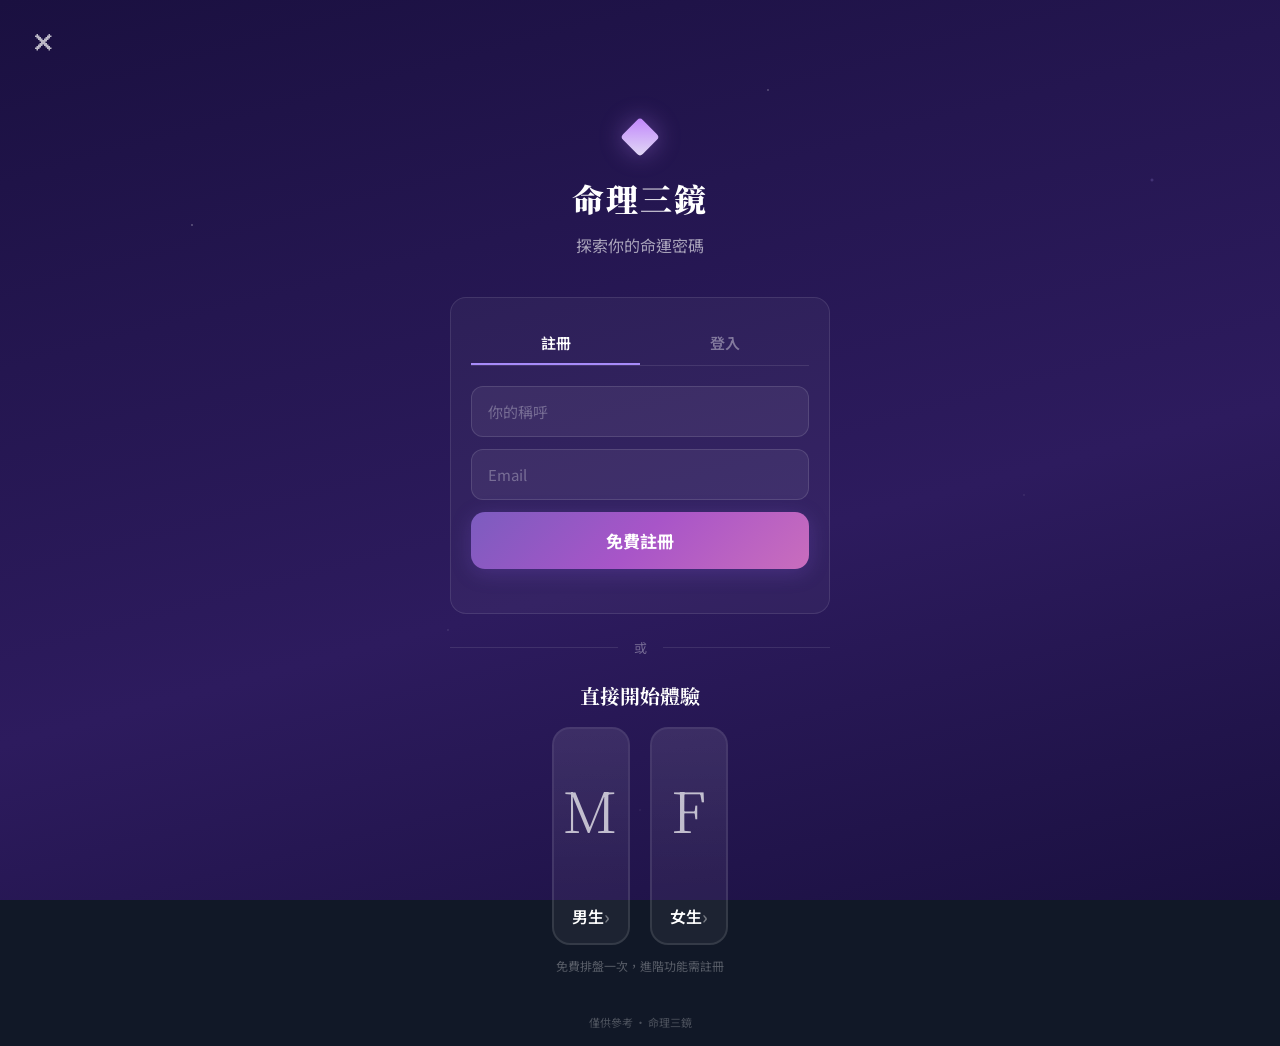
==== wizard.html @ c7baf835 "Remove result cache, strengthen prompt consistency rules" ====
<!doctype html>
<html lang="zh-TW">
  <head>
    <meta charset="UTF-8" />
    <link rel="icon" href="data:image/svg+xml,<svg xmlns='http://www.w3.org/2000/svg' viewBox='0 0 100 100'><text y='.9em' font-size='90'>✦</text></svg>" />
    <meta name="viewport" content="width=device-width, initial-scale=1.0" />
    <title>命理三鏡 — 引導模式測試</title>
    <script type="module" crossorigin src="./assets/wizard-wSl7vQOH.js"></script>
    <link rel="stylesheet" crossorigin href="./assets/wizard-Cd64EI6B.css">
  </head>
  <body>
    <div id="wizard-root"></div>
  </body>
</html>
---- assets/wizard-Cd64EI6B.css ----
@import "https://fonts.googleapis.com/css2?family=Noto+Serif+TC:wght@400;600;700;900&family=Noto+Sans+TC:wght@300;400;500;700&display=swap";*,:before,:after{box-sizing:border-box;margin:0;padding:0}:root{--bg:#111827;--surface:#161e30e6;--surface2:#1c253acc;--surface3:#232d41b3;--border:#94856926;--border-hover:#9485694d;--border-active:#c4af8266;--gold:#c4af82;--gold-light:#ddd0a8;--gold-dark:#8a7c5a;--text:#d6d0c4;--text-dim:#a09888;--text-muted:#706860;--text-faint:#4d463e;--teal:#7a9e8e;--red:#c97070;--purple:#8e7eaa;--font-serif:"Noto Serif TC", serif;--font-sans:"Noto Sans TC", sans-serif}body{font-family:var(--font-sans);background:var(--bg);color:var(--text);min-height:100vh;overflow-x:hidden}#root{background:linear-gradient(170deg,#111827 0%,#151c2c 50%,#18202e 100%);min-height:100vh}button{font-family:var(--font-sans);cursor:pointer}textarea,input{font-family:var(--font-sans)}@keyframes spin{to{transform:rotate(360deg)}}@keyframes pulse{0%,to{opacity:.6}50%{opacity:1}}@keyframes barMove{0%{left:-30%}to{left:100%}}@keyframes fadeIn{0%{opacity:0;transform:translateY(16px)}to{opacity:1;transform:translateY(0)}}@keyframes float{0%,to{transform:translateY(0)}50%{transform:translateY(-6px)}}::-webkit-scrollbar{width:6px}::-webkit-scrollbar-track{background:0 0}::-webkit-scrollbar-thumb{background:#94856933;border-radius:3px}::-webkit-scrollbar-thumb:hover{background:#94856959}.wizard{flex-direction:column;min-height:100vh;display:flex;position:relative;overflow:hidden}.wizard-bg{z-index:0;background:linear-gradient(165deg,#1a1040 0%,#241650 30%,#2d1b5e 60%,#1a1040 100%);position:fixed;inset:0}.wizard-bg:before{content:"";pointer-events:none;background:radial-gradient(1.5px 1.5px at 15% 25%,#fff6 0%,#0000 100%),radial-gradient(1px 1px at 35% 70%,#ffffff40 0%,#0000 100%),radial-gradient(1.5px 1.5px at 60% 10%,#ffffff59 0%,#0000 100%),radial-gradient(1px 1px at 80% 55%,#fff3 0%,#0000 100%),radial-gradient(1px 1px at 50% 90%,#ffffff26 0%,#0000 100%),radial-gradient(2px 2px at 90% 20%,#b4a0ff4d 0%,#0000 100%);position:absolute;inset:0}.wizard-header{z-index:1;justify-content:space-between;align-items:center;padding:16px 24px;display:flex;position:relative}.wizard-back{color:#ffffffb3;cursor:pointer;background:0 0;border:none;width:40px;padding:8px;font-size:24px;transition:color .2s}.wizard-back:hover{color:#fff}.wizard-logo{font-family:var(--font-serif);letter-spacing:6px;color:#fff;font-size:18px;font-weight:600}.wizard-menu{text-align:right;width:40px}.wizard-progress{z-index:1;justify-content:center;align-items:center;gap:0;padding:8px 40px 16px;display:flex;position:relative}.wizard-progress-track{background:#ffffff26;border-radius:2px;flex:1;max-width:400px;height:3px;position:relative;overflow:hidden}.wizard-progress-fill{background:linear-gradient(90deg,#a78bfa,#c084fc);border-radius:2px;height:100%;transition:width .5s;position:absolute;top:0;left:0}.wizard-progress-labels{justify-content:space-between;max-width:400px;margin:8px auto 0;padding:0 40px;display:flex}.wizard-progress-label{color:#fff6;font-size:11px;transition:color .3s}.wizard-progress-label.active{color:#ffffffd9}.wizard-step-counter{color:#ffffff80;background:#ffffff14;border-radius:12px;padding:3px 10px;font-size:12px;position:absolute;top:8px;right:40px}.wizard-content{z-index:1;flex-direction:column;flex:1;align-items:center;padding:24px;animation:.4s wizardFadeIn;display:flex;position:relative}@keyframes wizardFadeIn{0%{opacity:0;transform:translateY(20px)}to{opacity:1;transform:translateY(0)}}.wizard-question{font-family:var(--font-serif);color:#fff;text-align:center;margin-bottom:32px;font-size:24px;font-weight:700;line-height:1.5}.wizard-subtitle{color:#ffffff8c;text-align:center;margin-top:-20px;margin-bottom:28px;font-size:14px}.wizard-options{flex-direction:column;gap:12px;width:100%;max-width:500px;display:flex}.wizard-option{color:#fff;cursor:pointer;background:#ffffff0f;border:1.5px solid #ffffff1a;border-radius:14px;align-items:center;gap:14px;padding:16px 20px;font-size:16px;transition:all .25s;display:flex}.wizard-option:hover{background:#ffffff1a;border-color:#a08cff66}.wizard-option.selected{background:#7864dc26;border-color:#a08cff99;box-shadow:0 0 20px #7864dc26}.wizard-option-icon{text-align:center;flex-shrink:0;width:32px;font-size:22px}.wizard-option-text{flex:1;font-weight:500}.wizard-option-arrow{color:#ffffff4d;font-size:18px;transition:transform .2s}.wizard-option:hover .wizard-option-arrow{color:#fff9;transform:translate(3px)}.wizard-gender-cards{justify-content:center;gap:20px;max-width:500px;display:flex}.wizard-gender-card{cursor:pointer;background:#ffffff0d;border:2px solid #ffffff1a;border-radius:18px;flex:1;max-width:200px;transition:all .3s;overflow:hidden}.wizard-gender-card:hover{border-color:#a08cff80;transform:translateY(-2px)}.wizard-gender-card.selected{border-color:#a08cffb3;box-shadow:0 4px 24px #7864dc40}.wizard-gender-label{color:#fff;justify-content:space-between;align-items:center;padding:14px 18px;font-size:16px;font-weight:600;display:flex}.wizard-gender-label span:last-child{color:#fff6;font-size:18px}.wizard-date-row{justify-content:center;gap:12px;width:100%;max-width:400px;display:flex}.wizard-select-wrap{flex:1;position:relative}.wizard-select-wrap label{color:#ffffff73;text-align:center;margin-bottom:6px;font-size:12px;display:block}.wizard-select{color:#fff;text-align:center;cursor:pointer;appearance:none;background:#ffffff14;border:1.5px solid #ffffff26;border-radius:12px;width:100%;padding:14px 12px;font-size:16px;transition:border-color .2s}.wizard-select:focus{border-color:#a08cff80;outline:none}.wizard-select option{color:#fff;background:#2d1b5e}.wizard-hint{background:#ffffff0f;border-radius:12px;align-items:flex-start;gap:12px;width:100%;max-width:500px;margin-bottom:24px;padding:14px 18px;display:flex}.wizard-hint-icon{flex-shrink:0;font-size:28px}.wizard-hint-text{color:#ffffffa6;font-size:13px;line-height:1.6}.wizard-time-grid{grid-template-columns:repeat(3,1fr);gap:10px;width:100%;max-width:420px;display:grid}.wizard-time-btn{color:#fff;text-align:center;cursor:pointer;background:#ffffff0f;border:1.5px solid #ffffff1a;border-radius:12px;padding:14px 8px;font-size:14px;transition:all .2s}.wizard-time-btn:hover{background:#ffffff1a;border-color:#a08cff66}.wizard-time-btn.selected{background:#7864dc26;border-color:#a08cff99}.wizard-time-btn .shichen{font-size:16px;font-weight:600}.wizard-time-btn .hours{color:#fff6;margin-top:3px;font-size:11px}.wizard-cta{color:#fff;cursor:pointer;text-align:center;background:linear-gradient(135deg,#7c5cbf,#a855c8,#c96dbd);border:none;border-radius:14px;width:100%;max-width:500px;margin-top:auto;margin-bottom:24px;padding:16px;font-size:17px;font-weight:700;transition:all .3s;box-shadow:0 4px 20px #7850c84d}.wizard-cta:hover{transform:translateY(-1px);box-shadow:0 6px 30px #7850c873}.wizard-cta:disabled{opacity:.4;cursor:not-allowed;box-shadow:none;transform:none}.wizard-cta-secondary{color:#ffffff80;cursor:pointer;background:0 0;border:none;margin-bottom:16px;padding:12px;font-size:15px}.wizard-cta-secondary:hover{color:#fffc}.wizard-welcome{z-index:1;text-align:center;flex-direction:column;flex:1;align-items:center;padding:40px 24px 24px;display:flex;position:relative}.wizard-welcome-icon{margin-bottom:24px;font-size:48px;animation:4s ease-in-out infinite float}.wizard-welcome h1{font-family:var(--font-serif);color:#fff;letter-spacing:2px;margin-bottom:12px;font-size:32px;font-weight:900}.wizard-welcome .tagline{color:#fff9;margin-bottom:40px;font-size:16px}.wizard-badges{gap:16px;margin-bottom:48px;display:flex}.wizard-badge{color:#ffffffa6;background:#ffffff0f;border-radius:20px;align-items:center;gap:6px;padding:8px 16px;font-size:13px;display:flex}.wizard-badge-icon{color:#a78bfa;font-size:14px}.wizard-loading{text-align:center;flex-direction:column;justify-content:center;align-items:center;gap:24px;padding-top:80px;display:flex}.wizard-loading-anim{width:120px;height:120px;position:relative}.wizard-loading-ring{border:2px solid #a08cff26;border-top-color:#a78bfa;border-radius:50%;animation:1.5s linear infinite spin;position:absolute;inset:0}.wizard-loading-ring:nth-child(2){border-top-color:#c084fc;animation-duration:2s;animation-direction:reverse;inset:12px}.wizard-loading-ring:nth-child(3){border-top-color:#e879a8;animation-duration:2.5s;inset:24px}.wizard-loading-star{justify-content:center;align-items:center;font-size:28px;animation:2s ease-in-out infinite pulse;display:flex;position:absolute;inset:36px}.wizard-loading-text{color:#ffffffb3;font-size:16px;animation:2s ease-in-out infinite pulse}.wizard-loading-step{color:#fff6;font-size:13px}.wizard-result{width:100%;max-width:700px;margin:0 auto}.wizard-result-card{background:#ffffff0f;border:1px solid #ffffff1a;border-radius:16px;margin-bottom:16px;padding:24px;animation:.5s wizardFadeIn}.wizard-result-card h3{font-family:var(--font-serif);color:#c4b5fd;align-items:center;gap:8px;margin-bottom:16px;font-size:18px;display:flex}.wizard-result-text{color:#fffc;white-space:pre-wrap;font-size:15px;line-height:1.8}.wizard-result-actions{flex-wrap:wrap;gap:12px;margin-top:24px;display:flex}.wizard-result-btn{cursor:pointer;border-radius:12px;padding:12px 24px;font-size:14px;font-weight:600;transition:all .2s}.wizard-result-btn.primary{color:#fff;background:linear-gradient(135deg,#7c5cbf,#a855c8);border:none}.wizard-result-btn.secondary{color:#ffffffbf;background:#ffffff0f;border:1px solid #ffffff26}.wizard-result-btn:hover{transform:translateY(-1px)}.wizard-chat{box-sizing:border-box;width:100%;max-width:700px;margin:0 auto;overflow:hidden}.wizard-chat-messages{flex-direction:column;gap:12px;max-height:300px;margin-bottom:16px;padding:4px;display:flex;overflow-y:auto}.wizard-chat-msg{border-radius:14px;max-width:85%;padding:12px 16px;font-size:14px;line-height:1.6}.wizard-chat-msg.user{color:#fff;background:#7864dc33;border:1px solid #a08cff33;align-self:flex-end}.wizard-chat-msg.assistant{color:#ffffffd9;white-space:pre-wrap;background:#ffffff0f;border:1px solid #ffffff14;align-self:flex-start}.wizard-chat-input{box-sizing:border-box;gap:8px;width:100%;display:flex}.wizard-chat-input input{color:#fff;background:#ffffff0f;border:1.5px solid #ffffff1f;border-radius:12px;flex:1;min-width:0;padding:14px 18px;font-size:15px}.wizard-chat-input input:focus{border-color:#a08cff66;outline:none}.wizard-chat-input input::placeholder{color:#ffffff4d}.wizard-chat-input button{white-space:nowrap;color:#fff;cursor:pointer;background:linear-gradient(135deg,#7c5cbf,#a855c8);border:none;border-radius:12px;flex-shrink:0;padding:14px 20px;font-size:15px}.wizard-chat-input button:disabled{opacity:.4}.wizard-input{color:#fff;text-align:center;background:#ffffff14;border:1.5px solid #ffffff26;border-radius:12px;width:100%;max-width:400px;padding:14px 18px;font-size:16px}.wizard-input:focus{border-color:#a08cff80;outline:none}.wizard-input::placeholder{color:#ffffff4d}.wizard-system-cards{grid-template-columns:1fr 1fr;gap:12px;width:100%;max-width:420px;display:grid}.wizard-system-card{text-align:center;cursor:pointer;background:#ffffff0f;border:1.5px solid #ffffff1a;border-radius:14px;padding:20px 16px;transition:all .25s}.wizard-system-card:hover{background:#ffffff1a}.wizard-system-card.selected{background:#7864dc26;border-color:#a08cff99}.wizard-system-card .sys-icon{margin-bottom:8px;font-size:32px;display:block}.wizard-system-card .sys-name{color:#fff;font-size:15px;font-weight:600}.wizard-system-card .sys-desc{color:#fff6;margin-top:4px;font-size:11px}.wizard-confirm{width:100%;max-width:500px}.wizard-confirm-card{background:#ffffff0f;border:1px solid #ffffff1a;border-radius:16px;margin-bottom:24px;padding:24px}.wizard-confirm-row{border-bottom:1px solid #ffffff0f;justify-content:space-between;padding:10px 0;font-size:15px;display:flex}.wizard-confirm-row:last-child{border-bottom:none}.wizard-confirm-label{color:#ffffff73}.wizard-confirm-value{color:#fff;font-weight:600}.wizard-footer{z-index:1;text-align:center;color:#ffffff40;padding:16px;font-size:11px;position:relative}.mode-selector{z-index:1;flex-direction:column;justify-content:center;align-items:center;min-height:100vh;padding:40px 24px;display:flex;position:relative}.mode-selector-bg{z-index:0;background:linear-gradient(165deg,#111827 0%,#1a1040 50%,#151c2c 100%);position:fixed;inset:0}.mode-selector h1{font-family:var(--font-serif);color:#fff;z-index:1;margin-bottom:8px;font-size:28px;position:relative}.mode-selector .tagline{color:#ffffff80;z-index:1;margin-bottom:48px;font-size:14px;position:relative}.mode-cards{z-index:1;gap:24px;width:100%;max-width:600px;display:flex;position:relative}.mode-card{text-align:center;cursor:pointer;background:#ffffff0d;border:1.5px solid #ffffff1a;border-radius:20px;flex:1;padding:32px 24px;transition:all .3s}.mode-card:hover{background:#ffffff14;border-color:#a08cff66;transform:translateY(-4px)}.mode-card-icon{margin-bottom:16px;font-size:48px}.mode-card h3{font-family:var(--font-serif);color:#fff;margin-bottom:8px;font-size:18px}.mode-card p{color:#ffffff80;font-size:13px;line-height:1.6}.mode-card-tag{border-radius:12px;margin-top:16px;padding:4px 14px;font-size:11px;font-weight:600;display:inline-block}.mode-card-tag.classic{color:#7a9e8e;background:#7a9e8e26}.mode-card-tag.new{color:#a78bfa;background:#a08cff26}.mode-selector-logout{z-index:1;color:#ffffff59;cursor:pointer;background:0 0;border:none;margin-top:32px;font-size:13px;position:relative}.mode-selector-logout:hover{color:#fff9}.wizard-result-sections{flex-direction:column;gap:16px;display:flex}.wizard-section{background:#ffffff0d;border:1px solid #ffffff14;border-radius:16px;padding:20px 22px;animation:.4s both wizardFadeIn}.wizard-section:first-child{animation-delay:0s}.wizard-section:nth-child(2){animation-delay:80ms}.wizard-section:nth-child(3){animation-delay:.16s}.wizard-section:nth-child(4){animation-delay:.24s}.wizard-section:nth-child(5){animation-delay:.32s}.wizard-section-header{border-bottom:1px solid #ffffff14;margin-bottom:14px;padding-bottom:12px}.wizard-section-title{font-family:var(--font-serif);color:#e2daf5;letter-spacing:.5px;font-size:17px;font-weight:700}.wizard-section-body{color:#ffffffc7;white-space:pre-wrap;font-size:15px;line-height:1.85}.wizard-heban-promo{background:linear-gradient(135deg,#7864dc1a,#c864b414);border:1.5px solid #a08cff33;border-radius:16px;margin:24px 0;padding:24px}.wizard-heban-promo-header{align-items:flex-start;gap:14px;display:flex}.wizard-heban-promo-icon{color:#c084fc;flex-shrink:0;font-size:28px;animation:3s ease-in-out infinite pulse}.wizard-heban-promo-title{font-family:var(--font-serif);color:#fff;margin-bottom:6px;font-size:17px;font-weight:700}.wizard-heban-promo-desc{color:#ffffff8c;font-size:13px;line-height:1.5}.wizard-heban-form{margin-top:20px}.wizard-heban-label{color:#ffffffa6;margin-top:16px;margin-bottom:8px;font-size:13px;font-weight:600}.wizard-heban-label:first-child{margin-top:0}.wizard-heban-relations{flex-wrap:wrap;gap:8px;margin-bottom:8px;display:flex}.wizard-heban-rel-btn{color:#fffc;cursor:pointer;background:#ffffff0f;border:1.5px solid #ffffff1a;border-radius:10px;padding:10px 16px;font-size:14px;transition:all .2s}.wizard-heban-rel-btn:hover{background:#ffffff1a;border-color:#a08cff4d}.wizard-heban-rel-btn.selected{color:#fff;background:#7864dc26;border-color:#a08cff99}.wizard-heban-result{margin:24px 0;animation:.5s wizardFadeIn}.wizard-quick-questions{flex-direction:column;gap:10px;margin-bottom:20px;display:flex}.wizard-quick-q-btn{color:#ffffffd9;text-align:left;cursor:pointer;background:#ffffff0d;border:1.5px solid #ffffff1f;border-radius:12px;width:100%;padding:14px 18px;font-size:15px;transition:all .2s}.wizard-quick-q-btn:hover{color:#fff;background:#7864dc1f;border-color:#a08cff59}.wizard-quick-q-btn:disabled{opacity:.4;cursor:not-allowed}.wizard-quick-q-divider{color:#ffffff59;text-align:center;margin:12px 0 4px;font-size:13px;position:relative}.wizard-quick-q-divider:before,.wizard-quick-q-divider:after{content:"";background:#ffffff1a;width:28%;height:1px;position:absolute;top:50%}.wizard-quick-q-divider:before{left:0}.wizard-quick-q-divider:after{right:0}.wizard-quick-q-heban{background:#7864dc0f;border-color:#a08cff2e}.wizard-quick-q-heban:hover{background:#7864dc26;border-color:#a08cff66}.wizard-quick-q-toggle{color:#ffffff80;cursor:pointer;background:0 0;border:1px solid #ffffff26;border-radius:20px;margin:0 auto 16px;padding:8px 20px;font-size:13px;transition:all .2s;display:block}.wizard-quick-q-toggle:hover{color:#fffc;border-color:#a08cff59}.wizard-diamond{display:inline-block;position:relative}.wizard-diamond:before{content:"";background:linear-gradient(135deg,#c084fc,#e2daf5);border-radius:2px;width:12px;height:12px;display:inline-block;transform:rotate(45deg)}.wizard-welcome-icon.wizard-diamond{margin-bottom:24px;font-size:0}.wizard-welcome-icon.wizard-diamond:before{border-radius:4px;width:28px;height:28px;box-shadow:0 0 24px #c084fc66}.wizard-loading-star.wizard-diamond:before{border-radius:3px;width:18px;height:18px;animation:2s ease-in-out infinite pulse;box-shadow:0 0 16px #c084fc80}.wizard-heban-promo-icon.wizard-diamond{flex-shrink:0;justify-content:center;align-items:center;width:28px;height:28px;font-size:0;display:flex}.wizard-heban-promo-icon.wizard-diamond:before{border-radius:3px;width:16px;height:16px;box-shadow:0 0 12px #c084fc66}.wizard-gender-icon{color:#ffffffb3;width:100%;height:160px;font-size:56px;font-weight:300;font-family:var(--font-serif);letter-spacing:2px;background:linear-gradient(#ffffff0d,#0000);justify-content:center;align-items:center;display:flex}.wizard-welcome-auth{flex-direction:column;align-items:center;width:100%;max-width:380px;display:flex}.wizard-welcome-auth-card{background:#ffffff0a;border:1px solid #ffffff1a;border-radius:16px;width:100%;padding:24px 20px 20px}.wizard-welcome-auth-tabs{border-bottom:1px solid #ffffff1a;gap:0;margin-bottom:20px;display:flex}.wizard-welcome-auth-tab{color:#fff6;cursor:pointer;background:0 0;border:none;border-bottom:2px solid #0000;flex:1;padding:10px 0;font-size:15px;font-weight:600;transition:all .2s}.wizard-welcome-auth-tab.active{color:#fff;border-bottom-color:#a78bfa}.wizard-welcome-auth-tab:hover{color:#ffffffb3}.wizard-welcome-divider{align-items:center;gap:16px;width:100%;max-width:380px;margin:24px 0;display:flex}.wizard-welcome-divider:before,.wizard-welcome-divider:after{content:"";background:#ffffff1a;flex:1;height:1px}.wizard-welcome-divider span{color:#ffffff59;font-size:13px}.wizard-guest-note{color:#ffffff4d;text-align:center;margin-top:12px;font-size:12px}.wizard-user-greeting{color:#fff9;align-items:center;gap:12px;margin-bottom:20px;font-size:14px;display:flex}.wizard-logout-link{color:#ffffff59;cursor:pointer;background:0 0;border:none;font-size:12px;text-decoration:underline}.wizard-logout-link:hover{color:#fff9}.wizard-auth-overlay{-webkit-backdrop-filter:blur(4px);backdrop-filter:blur(4px);z-index:100;background:#0009;justify-content:center;align-items:center;padding:24px;animation:.25s wizardFadeIn;display:flex;position:fixed;inset:0}.wizard-auth-modal{background:linear-gradient(165deg,#241650,#1a1040);border:1.5px solid #ffffff1f;border-radius:20px;width:100%;max-width:380px;padding:36px 28px 28px;position:relative;box-shadow:0 20px 60px #00000080}.wizard-auth-close{color:#fff6;cursor:pointer;background:0 0;border:none;font-size:18px;position:absolute;top:14px;right:16px}.wizard-auth-close:hover{color:#ffffffb3}.wizard-auth-title{font-family:var(--font-serif);color:#fff;text-align:center;margin-bottom:8px;font-size:20px;font-weight:700}.wizard-auth-subtitle{color:#ffffff80;text-align:center;margin-bottom:24px;font-size:13px;line-height:1.5}.wizard-auth-input{color:#fff;box-sizing:border-box;background:#ffffff0f;border:1.5px solid #ffffff1f;border-radius:12px;width:100%;margin-bottom:12px;padding:14px 16px;font-size:15px}.wizard-auth-input:focus{border-color:#a08cff80;outline:none}.wizard-auth-input::placeholder{color:#ffffff4d}.wizard-auth-error{color:#f87171;text-align:center;margin-bottom:8px;font-size:13px}.wizard-auth-switch{color:#ffffff73;cursor:pointer;background:0 0;border:none;margin:16px auto 0;font-size:13px;display:block}.wizard-auth-switch:hover{color:#ffffffbf}@media (width<=600px){.wizard-content{padding:16px}.wizard-gender-cards{gap:12px}.wizard-gender-icon{height:100px;font-size:44px}.wizard-question{margin-bottom:20px;font-size:20px}.wizard-time-grid{grid-template-columns:repeat(2,1fr)}.mode-cards{flex-direction:column}.wizard-system-cards{grid-template-columns:1fr}.wizard-welcome h1{font-size:26px}.wizard-chat,.wizard-chat-input{box-sizing:border-box;width:100%}.wizard-chat-input input{min-width:0;padding:12px 14px;font-size:14px}.wizard-chat-input button{white-space:nowrap;flex-shrink:0;padding:12px 14px;font-size:14px}.wizard-section{padding:16px}.wizard-section-title{font-size:15px}.wizard-section-body{font-size:14px;line-height:1.75}.wizard-heban-promo{padding:16px}.wizard-heban-relations{gap:6px}.wizard-heban-rel-btn{padding:8px 12px;font-size:13px}.wizard-date-row{gap:8px}.wizard-select{padding:12px 8px;font-size:14px}.wizard-result-actions{flex-direction:column;gap:8px}.wizard-result-btn{text-align:center;width:100%}.wizard-cta{margin-bottom:16px}.wizard-header{padding:12px 16px}.wizard-logo{letter-spacing:4px;font-size:16px}}
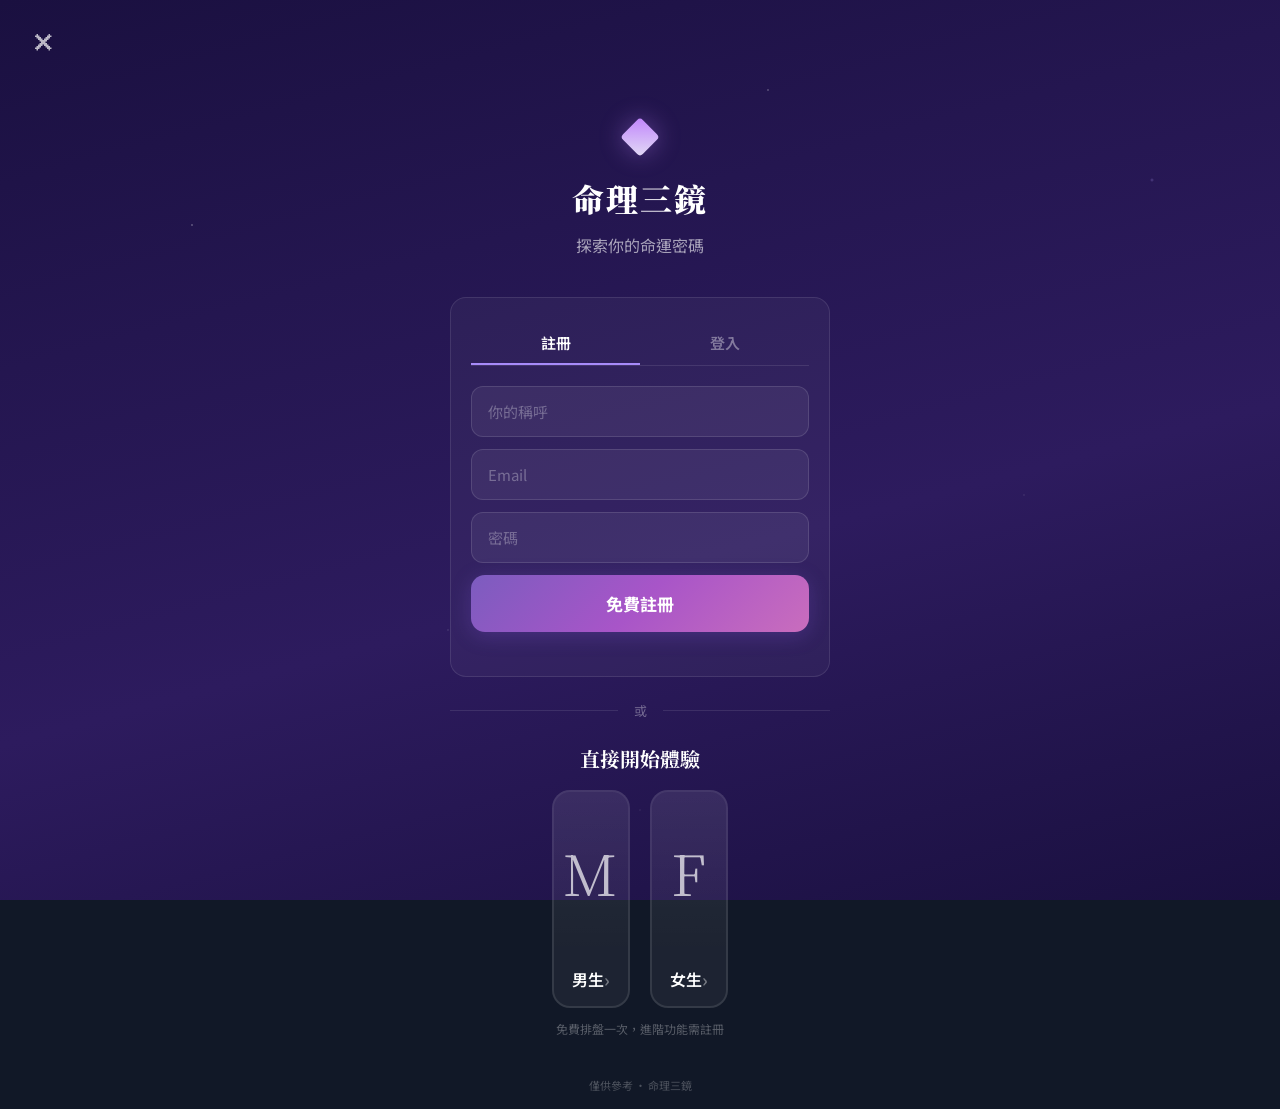
==== commit 15473198: "Add password to auth, add 大運/流年 deep analysis options - Register: name + email + password (min 6 cha" ====
--- a/wizard.html
+++ b/wizard.html
@@ -5,8 +5,8 @@
     <link rel="icon" href="data:image/svg+xml,<svg xmlns='http://www.w3.org/2000/svg' viewBox='0 0 100 100'><text y='.9em' font-size='90'>✦</text></svg>" />
     <meta name="viewport" content="width=device-width, initial-scale=1.0" />
     <title>命理三鏡 — 引導模式測試</title>
-    <script type="module" crossorigin src="./assets/wizard-wSl7vQOH.js"></script>
-    <link rel="stylesheet" crossorigin href="./assets/wizard-Cd64EI6B.css">
+    <script type="module" crossorigin src="./assets/wizard-9qlATmD0.js"></script>
+    <link rel="stylesheet" crossorigin href="./assets/wizard-CxkNSpQx.css">
   </head>
   <body>
     <div id="wizard-root"></div>
--- a/assets/wizard-CxkNSpQx.css
+++ b/assets/wizard-CxkNSpQx.css
@@ -0,0 +1 @@
+@import "https://fonts.googleapis.com/css2?family=Noto+Serif+TC:wght@400;600;700;900&family=Noto+Sans+TC:wght@300;400;500;700&display=swap";*,:before,:after{box-sizing:border-box;margin:0;padding:0}:root{--bg:#111827;--surface:#161e30e6;--surface2:#1c253acc;--surface3:#232d41b3;--border:#94856926;--border-hover:#9485694d;--border-active:#c4af8266;--gold:#c4af82;--gold-light:#ddd0a8;--gold-dark:#8a7c5a;--text:#d6d0c4;--text-dim:#a09888;--text-muted:#706860;--text-faint:#4d463e;--teal:#7a9e8e;--red:#c97070;--purple:#8e7eaa;--font-serif:"Noto Serif TC", serif;--font-sans:"Noto Sans TC", sans-serif}body{font-family:var(--font-sans);background:var(--bg);color:var(--text);min-height:100vh;overflow-x:hidden}#root{background:linear-gradient(170deg,#111827 0%,#151c2c 50%,#18202e 100%);min-height:100vh}button{font-family:var(--font-sans);cursor:pointer}textarea,input{font-family:var(--font-sans)}@keyframes spin{to{transform:rotate(360deg)}}@keyframes pulse{0%,to{opacity:.6}50%{opacity:1}}@keyframes barMove{0%{left:-30%}to{left:100%}}@keyframes fadeIn{0%{opacity:0;transform:translateY(16px)}to{opacity:1;transform:translateY(0)}}@keyframes float{0%,to{transform:translateY(0)}50%{transform:translateY(-6px)}}::-webkit-scrollbar{width:6px}::-webkit-scrollbar-track{background:0 0}::-webkit-scrollbar-thumb{background:#94856933;border-radius:3px}::-webkit-scrollbar-thumb:hover{background:#94856959}.wizard{flex-direction:column;min-height:100vh;display:flex;position:relative;overflow:hidden}.wizard-bg{z-index:0;background:linear-gradient(165deg,#1a1040 0%,#241650 30%,#2d1b5e 60%,#1a1040 100%);position:fixed;inset:0}.wizard-bg:before{content:"";pointer-events:none;background:radial-gradient(1.5px 1.5px at 15% 25%,#fff6 0%,#0000 100%),radial-gradient(1px 1px at 35% 70%,#ffffff40 0%,#0000 100%),radial-gradient(1.5px 1.5px at 60% 10%,#ffffff59 0%,#0000 100%),radial-gradient(1px 1px at 80% 55%,#fff3 0%,#0000 100%),radial-gradient(1px 1px at 50% 90%,#ffffff26 0%,#0000 100%),radial-gradient(2px 2px at 90% 20%,#b4a0ff4d 0%,#0000 100%);position:absolute;inset:0}.wizard-header{z-index:1;justify-content:space-between;align-items:center;padding:16px 24px;display:flex;position:relative}.wizard-back{color:#ffffffb3;cursor:pointer;background:0 0;border:none;width:40px;padding:8px;font-size:24px;transition:color .2s}.wizard-back:hover{color:#fff}.wizard-logo{font-family:var(--font-serif);letter-spacing:6px;color:#fff;font-size:18px;font-weight:600}.wizard-menu{text-align:right;width:40px}.wizard-progress{z-index:1;justify-content:center;align-items:center;gap:0;padding:8px 40px 16px;display:flex;position:relative}.wizard-progress-track{background:#ffffff26;border-radius:2px;flex:1;max-width:400px;height:3px;position:relative;overflow:hidden}.wizard-progress-fill{background:linear-gradient(90deg,#a78bfa,#c084fc);border-radius:2px;height:100%;transition:width .5s;position:absolute;top:0;left:0}.wizard-progress-labels{justify-content:space-between;max-width:400px;margin:8px auto 0;padding:0 40px;display:flex}.wizard-progress-label{color:#fff6;font-size:11px;transition:color .3s}.wizard-progress-label.active{color:#ffffffd9}.wizard-step-counter{color:#ffffff80;background:#ffffff14;border-radius:12px;padding:3px 10px;font-size:12px;position:absolute;top:8px;right:40px}.wizard-content{z-index:1;flex-direction:column;flex:1;align-items:center;padding:24px;animation:.4s wizardFadeIn;display:flex;position:relative}@keyframes wizardFadeIn{0%{opacity:0;transform:translateY(20px)}to{opacity:1;transform:translateY(0)}}.wizard-question{font-family:var(--font-serif);color:#fff;text-align:center;margin-bottom:32px;font-size:24px;font-weight:700;line-height:1.5}.wizard-subtitle{color:#ffffff8c;text-align:center;margin-top:-20px;margin-bottom:28px;font-size:14px}.wizard-options{flex-direction:column;gap:12px;width:100%;max-width:500px;display:flex}.wizard-option{color:#fff;cursor:pointer;background:#ffffff0f;border:1.5px solid #ffffff1a;border-radius:14px;align-items:center;gap:14px;padding:16px 20px;font-size:16px;transition:all .25s;display:flex}.wizard-option:hover{background:#ffffff1a;border-color:#a08cff66}.wizard-option.selected{background:#7864dc26;border-color:#a08cff99;box-shadow:0 0 20px #7864dc26}.wizard-option-icon{text-align:center;flex-shrink:0;width:32px;font-size:22px}.wizard-option-text{flex:1;font-weight:500}.wizard-option-arrow{color:#ffffff4d;font-size:18px;transition:transform .2s}.wizard-option:hover .wizard-option-arrow{color:#fff9;transform:translate(3px)}.wizard-gender-cards{justify-content:center;gap:20px;max-width:500px;display:flex}.wizard-gender-card{cursor:pointer;background:#ffffff0d;border:2px solid #ffffff1a;border-radius:18px;flex:1;max-width:200px;transition:all .3s;overflow:hidden}.wizard-gender-card:hover{border-color:#a08cff80;transform:translateY(-2px)}.wizard-gender-card.selected{border-color:#a08cffb3;box-shadow:0 4px 24px #7864dc40}.wizard-gender-label{color:#fff;justify-content:space-between;align-items:center;padding:14px 18px;font-size:16px;font-weight:600;display:flex}.wizard-gender-label span:last-child{color:#fff6;font-size:18px}.wizard-date-row{justify-content:center;gap:12px;width:100%;max-width:400px;display:flex}.wizard-select-wrap{flex:1;position:relative}.wizard-select-wrap label{color:#ffffff73;text-align:center;margin-bottom:6px;font-size:12px;display:block}.wizard-select{color:#fff;text-align:center;cursor:pointer;appearance:none;background:#ffffff14;border:1.5px solid #ffffff26;border-radius:12px;width:100%;padding:14px 12px;font-size:16px;transition:border-color .2s}.wizard-select:focus{border-color:#a08cff80;outline:none}.wizard-select option{color:#fff;background:#2d1b5e}.wizard-hint{background:#ffffff0f;border-radius:12px;align-items:flex-start;gap:12px;width:100%;max-width:500px;margin-bottom:24px;padding:14px 18px;display:flex}.wizard-hint-icon{flex-shrink:0;font-size:28px}.wizard-hint-text{color:#ffffffa6;font-size:13px;line-height:1.6}.wizard-time-grid{grid-template-columns:repeat(3,1fr);gap:10px;width:100%;max-width:420px;display:grid}.wizard-time-btn{color:#fff;text-align:center;cursor:pointer;background:#ffffff0f;border:1.5px solid #ffffff1a;border-radius:12px;padding:14px 8px;font-size:14px;transition:all .2s}.wizard-time-btn:hover{background:#ffffff1a;border-color:#a08cff66}.wizard-time-btn.selected{background:#7864dc26;border-color:#a08cff99}.wizard-time-btn .shichen{font-size:16px;font-weight:600}.wizard-time-btn .hours{color:#fff6;margin-top:3px;font-size:11px}.wizard-cta{color:#fff;cursor:pointer;text-align:center;background:linear-gradient(135deg,#7c5cbf,#a855c8,#c96dbd);border:none;border-radius:14px;width:100%;max-width:500px;margin-top:auto;margin-bottom:24px;padding:16px;font-size:17px;font-weight:700;transition:all .3s;box-shadow:0 4px 20px #7850c84d}.wizard-cta:hover{transform:translateY(-1px);box-shadow:0 6px 30px #7850c873}.wizard-cta:disabled{opacity:.4;cursor:not-allowed;box-shadow:none;transform:none}.wizard-cta-secondary{color:#ffffff80;cursor:pointer;background:0 0;border:none;margin-bottom:16px;padding:12px;font-size:15px}.wizard-cta-secondary:hover{color:#fffc}.wizard-welcome{z-index:1;text-align:center;flex-direction:column;flex:1;align-items:center;padding:40px 24px 24px;display:flex;position:relative}.wizard-welcome-icon{margin-bottom:24px;font-size:48px;animation:4s ease-in-out infinite float}.wizard-welcome h1{font-family:var(--font-serif);color:#fff;letter-spacing:2px;margin-bottom:12px;font-size:32px;font-weight:900}.wizard-welcome .tagline{color:#fff9;margin-bottom:40px;font-size:16px}.wizard-badges{gap:16px;margin-bottom:48px;display:flex}.wizard-badge{color:#ffffffa6;background:#ffffff0f;border-radius:20px;align-items:center;gap:6px;padding:8px 16px;font-size:13px;display:flex}.wizard-badge-icon{color:#a78bfa;font-size:14px}.wizard-loading{text-align:center;flex-direction:column;justify-content:center;align-items:center;gap:24px;padding-top:80px;display:flex}.wizard-loading-anim{width:120px;height:120px;position:relative}.wizard-loading-ring{border:2px solid #a08cff26;border-top-color:#a78bfa;border-radius:50%;animation:1.5s linear infinite spin;position:absolute;inset:0}.wizard-loading-ring:nth-child(2){border-top-color:#c084fc;animation-duration:2s;animation-direction:reverse;inset:12px}.wizard-loading-ring:nth-child(3){border-top-color:#e879a8;animation-duration:2.5s;inset:24px}.wizard-loading-star{justify-content:center;align-items:center;font-size:28px;animation:2s ease-in-out infinite pulse;display:flex;position:absolute;inset:36px}.wizard-loading-text{color:#ffffffb3;font-size:16px;animation:2s ease-in-out infinite pulse}.wizard-loading-step{color:#fff6;font-size:13px}.wizard-result{width:100%;max-width:700px;margin:0 auto}.wizard-result-card{background:#ffffff0f;border:1px solid #ffffff1a;border-radius:16px;margin-bottom:16px;padding:24px;animation:.5s wizardFadeIn}.wizard-result-card h3{font-family:var(--font-serif);color:#c4b5fd;align-items:center;gap:8px;margin-bottom:16px;font-size:18px;display:flex}.wizard-result-text{color:#fffc;white-space:pre-wrap;font-size:15px;line-height:1.8}.wizard-result-actions{flex-wrap:wrap;gap:12px;margin-top:24px;display:flex}.wizard-result-btn{cursor:pointer;border-radius:12px;padding:12px 24px;font-size:14px;font-weight:600;transition:all .2s}.wizard-result-btn.primary{color:#fff;background:linear-gradient(135deg,#7c5cbf,#a855c8);border:none}.wizard-result-btn.secondary{color:#ffffffbf;background:#ffffff0f;border:1px solid #ffffff26}.wizard-result-btn:hover{transform:translateY(-1px)}.wizard-chat{box-sizing:border-box;width:100%;max-width:700px;margin:0 auto;overflow:hidden}.wizard-chat-messages{flex-direction:column;gap:12px;max-height:300px;margin-bottom:16px;padding:4px;display:flex;overflow-y:auto}.wizard-chat-msg{border-radius:14px;max-width:85%;padding:12px 16px;font-size:14px;line-height:1.6}.wizard-chat-msg.user{color:#fff;background:#7864dc33;border:1px solid #a08cff33;align-self:flex-end}.wizard-chat-msg.assistant{color:#ffffffd9;white-space:pre-wrap;background:#ffffff0f;border:1px solid #ffffff14;align-self:flex-start}.wizard-chat-input{box-sizing:border-box;gap:8px;width:100%;display:flex}.wizard-chat-input input{color:#fff;background:#ffffff0f;border:1.5px solid #ffffff1f;border-radius:12px;flex:1;min-width:0;padding:14px 18px;font-size:15px}.wizard-chat-input input:focus{border-color:#a08cff66;outline:none}.wizard-chat-input input::placeholder{color:#ffffff4d}.wizard-chat-input button{white-space:nowrap;color:#fff;cursor:pointer;background:linear-gradient(135deg,#7c5cbf,#a855c8);border:none;border-radius:12px;flex-shrink:0;padding:14px 20px;font-size:15px}.wizard-chat-input button:disabled{opacity:.4}.wizard-input{color:#fff;text-align:center;background:#ffffff14;border:1.5px solid #ffffff26;border-radius:12px;width:100%;max-width:400px;padding:14px 18px;font-size:16px}.wizard-input:focus{border-color:#a08cff80;outline:none}.wizard-input::placeholder{color:#ffffff4d}.wizard-system-cards{grid-template-columns:1fr 1fr;gap:12px;width:100%;max-width:420px;display:grid}.wizard-system-card{text-align:center;cursor:pointer;background:#ffffff0f;border:1.5px solid #ffffff1a;border-radius:14px;padding:20px 16px;transition:all .25s}.wizard-system-card:hover{background:#ffffff1a}.wizard-system-card.selected{background:#7864dc26;border-color:#a08cff99}.wizard-system-card .sys-icon{margin-bottom:8px;font-size:32px;display:block}.wizard-system-card .sys-name{color:#fff;font-size:15px;font-weight:600}.wizard-system-card .sys-desc{color:#fff6;margin-top:4px;font-size:11px}.wizard-confirm{width:100%;max-width:500px}.wizard-confirm-card{background:#ffffff0f;border:1px solid #ffffff1a;border-radius:16px;margin-bottom:24px;padding:24px}.wizard-confirm-row{border-bottom:1px solid #ffffff0f;justify-content:space-between;padding:10px 0;font-size:15px;display:flex}.wizard-confirm-row:last-child{border-bottom:none}.wizard-confirm-label{color:#ffffff73}.wizard-confirm-value{color:#fff;font-weight:600}.wizard-footer{z-index:1;text-align:center;color:#ffffff40;padding:16px;font-size:11px;position:relative}.mode-selector{z-index:1;flex-direction:column;justify-content:center;align-items:center;min-height:100vh;padding:40px 24px;display:flex;position:relative}.mode-selector-bg{z-index:0;background:linear-gradient(165deg,#111827 0%,#1a1040 50%,#151c2c 100%);position:fixed;inset:0}.mode-selector h1{font-family:var(--font-serif);color:#fff;z-index:1;margin-bottom:8px;font-size:28px;position:relative}.mode-selector .tagline{color:#ffffff80;z-index:1;margin-bottom:48px;font-size:14px;position:relative}.mode-cards{z-index:1;gap:24px;width:100%;max-width:600px;display:flex;position:relative}.mode-card{text-align:center;cursor:pointer;background:#ffffff0d;border:1.5px solid #ffffff1a;border-radius:20px;flex:1;padding:32px 24px;transition:all .3s}.mode-card:hover{background:#ffffff14;border-color:#a08cff66;transform:translateY(-4px)}.mode-card-icon{margin-bottom:16px;font-size:48px}.mode-card h3{font-family:var(--font-serif);color:#fff;margin-bottom:8px;font-size:18px}.mode-card p{color:#ffffff80;font-size:13px;line-height:1.6}.mode-card-tag{border-radius:12px;margin-top:16px;padding:4px 14px;font-size:11px;font-weight:600;display:inline-block}.mode-card-tag.classic{color:#7a9e8e;background:#7a9e8e26}.mode-card-tag.new{color:#a78bfa;background:#a08cff26}.mode-selector-logout{z-index:1;color:#ffffff59;cursor:pointer;background:0 0;border:none;margin-top:32px;font-size:13px;position:relative}.mode-selector-logout:hover{color:#fff9}.wizard-result-sections{flex-direction:column;gap:16px;display:flex}.wizard-section{background:#ffffff0d;border:1px solid #ffffff14;border-radius:16px;padding:20px 22px;animation:.4s both wizardFadeIn}.wizard-section:first-child{animation-delay:0s}.wizard-section:nth-child(2){animation-delay:80ms}.wizard-section:nth-child(3){animation-delay:.16s}.wizard-section:nth-child(4){animation-delay:.24s}.wizard-section:nth-child(5){animation-delay:.32s}.wizard-section-header{border-bottom:1px solid #ffffff14;margin-bottom:14px;padding-bottom:12px}.wizard-section-title{font-family:var(--font-serif);color:#e2daf5;letter-spacing:.5px;font-size:17px;font-weight:700}.wizard-section-body{color:#ffffffc7;white-space:pre-wrap;font-size:15px;line-height:1.85}.wizard-heban-promo{background:linear-gradient(135deg,#7864dc1a,#c864b414);border:1.5px solid #a08cff33;border-radius:16px;margin:24px 0;padding:24px}.wizard-heban-promo-header{align-items:flex-start;gap:14px;display:flex}.wizard-heban-promo-icon{color:#c084fc;flex-shrink:0;font-size:28px;animation:3s ease-in-out infinite pulse}.wizard-heban-promo-title{font-family:var(--font-serif);color:#fff;margin-bottom:6px;font-size:17px;font-weight:700}.wizard-heban-promo-desc{color:#ffffff8c;font-size:13px;line-height:1.5}.wizard-heban-form{margin-top:20px}.wizard-heban-label{color:#ffffffa6;margin-top:16px;margin-bottom:8px;font-size:13px;font-weight:600}.wizard-heban-label:first-child{margin-top:0}.wizard-heban-relations{flex-wrap:wrap;gap:8px;margin-bottom:8px;display:flex}.wizard-heban-rel-btn{color:#fffc;cursor:pointer;background:#ffffff0f;border:1.5px solid #ffffff1a;border-radius:10px;padding:10px 16px;font-size:14px;transition:all .2s}.wizard-heban-rel-btn:hover{background:#ffffff1a;border-color:#a08cff4d}.wizard-heban-rel-btn.selected{color:#fff;background:#7864dc26;border-color:#a08cff99}.wizard-heban-result{margin:24px 0;animation:.5s wizardFadeIn}.wizard-quick-questions{flex-direction:column;gap:10px;margin-bottom:20px;display:flex}.wizard-quick-q-btn{color:#ffffffd9;text-align:left;cursor:pointer;background:#ffffff0d;border:1.5px solid #ffffff1f;border-radius:12px;width:100%;padding:14px 18px;font-size:15px;transition:all .2s}.wizard-quick-q-btn:hover{color:#fff;background:#7864dc1f;border-color:#a08cff59}.wizard-quick-q-btn:disabled{opacity:.4;cursor:not-allowed}.wizard-quick-q-divider{color:#ffffff59;text-align:center;margin:12px 0 4px;font-size:13px;position:relative}.wizard-quick-q-divider:before,.wizard-quick-q-divider:after{content:"";background:#ffffff1a;width:28%;height:1px;position:absolute;top:50%}.wizard-quick-q-divider:before{left:0}.wizard-quick-q-divider:after{right:0}.wizard-quick-q-deep{background:#c8a0640f;border-color:#c8a06433;font-weight:600}.wizard-quick-q-deep:hover{background:#c8a0641f;border-color:#c8a06466}.wizard-quick-q-heban{background:#7864dc0f;border-color:#a08cff2e}.wizard-quick-q-heban:hover{background:#7864dc26;border-color:#a08cff66}.wizard-quick-q-toggle{color:#ffffff80;cursor:pointer;background:0 0;border:1px solid #ffffff26;border-radius:20px;margin:0 auto 16px;padding:8px 20px;font-size:13px;transition:all .2s;display:block}.wizard-quick-q-toggle:hover{color:#fffc;border-color:#a08cff59}.wizard-diamond{display:inline-block;position:relative}.wizard-diamond:before{content:"";background:linear-gradient(135deg,#c084fc,#e2daf5);border-radius:2px;width:12px;height:12px;display:inline-block;transform:rotate(45deg)}.wizard-welcome-icon.wizard-diamond{margin-bottom:24px;font-size:0}.wizard-welcome-icon.wizard-diamond:before{border-radius:4px;width:28px;height:28px;box-shadow:0 0 24px #c084fc66}.wizard-loading-star.wizard-diamond:before{border-radius:3px;width:18px;height:18px;animation:2s ease-in-out infinite pulse;box-shadow:0 0 16px #c084fc80}.wizard-heban-promo-icon.wizard-diamond{flex-shrink:0;justify-content:center;align-items:center;width:28px;height:28px;font-size:0;display:flex}.wizard-heban-promo-icon.wizard-diamond:before{border-radius:3px;width:16px;height:16px;box-shadow:0 0 12px #c084fc66}.wizard-gender-icon{color:#ffffffb3;width:100%;height:160px;font-size:56px;font-weight:300;font-family:var(--font-serif);letter-spacing:2px;background:linear-gradient(#ffffff0d,#0000);justify-content:center;align-items:center;display:flex}.wizard-welcome-auth{flex-direction:column;align-items:center;width:100%;max-width:380px;display:flex}.wizard-welcome-auth-card{background:#ffffff0a;border:1px solid #ffffff1a;border-radius:16px;width:100%;padding:24px 20px 20px}.wizard-welcome-auth-tabs{border-bottom:1px solid #ffffff1a;gap:0;margin-bottom:20px;display:flex}.wizard-welcome-auth-tab{color:#fff6;cursor:pointer;background:0 0;border:none;border-bottom:2px solid #0000;flex:1;padding:10px 0;font-size:15px;font-weight:600;transition:all .2s}.wizard-welcome-auth-tab.active{color:#fff;border-bottom-color:#a78bfa}.wizard-welcome-auth-tab:hover{color:#ffffffb3}.wizard-welcome-divider{align-items:center;gap:16px;width:100%;max-width:380px;margin:24px 0;display:flex}.wizard-welcome-divider:before,.wizard-welcome-divider:after{content:"";background:#ffffff1a;flex:1;height:1px}.wizard-welcome-divider span{color:#ffffff59;font-size:13px}.wizard-guest-note{color:#ffffff4d;text-align:center;margin-top:12px;font-size:12px}.wizard-user-greeting{color:#fff9;align-items:center;gap:12px;margin-bottom:20px;font-size:14px;display:flex}.wizard-logout-link{color:#ffffff59;cursor:pointer;background:0 0;border:none;font-size:12px;text-decoration:underline}.wizard-logout-link:hover{color:#fff9}.wizard-auth-overlay{-webkit-backdrop-filter:blur(4px);backdrop-filter:blur(4px);z-index:100;background:#0009;justify-content:center;align-items:center;padding:24px;animation:.25s wizardFadeIn;display:flex;position:fixed;inset:0}.wizard-auth-modal{background:linear-gradient(165deg,#241650,#1a1040);border:1.5px solid #ffffff1f;border-radius:20px;width:100%;max-width:380px;padding:36px 28px 28px;position:relative;box-shadow:0 20px 60px #00000080}.wizard-auth-close{color:#fff6;cursor:pointer;background:0 0;border:none;font-size:18px;position:absolute;top:14px;right:16px}.wizard-auth-close:hover{color:#ffffffb3}.wizard-auth-title{font-family:var(--font-serif);color:#fff;text-align:center;margin-bottom:8px;font-size:20px;font-weight:700}.wizard-auth-subtitle{color:#ffffff80;text-align:center;margin-bottom:24px;font-size:13px;line-height:1.5}.wizard-auth-input{color:#fff;box-sizing:border-box;background:#ffffff0f;border:1.5px solid #ffffff1f;border-radius:12px;width:100%;margin-bottom:12px;padding:14px 16px;font-size:15px}.wizard-auth-input:focus{border-color:#a08cff80;outline:none}.wizard-auth-input::placeholder{color:#ffffff4d}.wizard-auth-error{color:#f87171;text-align:center;margin-bottom:8px;font-size:13px}.wizard-auth-switch{color:#ffffff73;cursor:pointer;background:0 0;border:none;margin:16px auto 0;font-size:13px;display:block}.wizard-auth-switch:hover{color:#ffffffbf}@media (width<=600px){.wizard-content{padding:16px}.wizard-gender-cards{gap:12px}.wizard-gender-icon{height:100px;font-size:44px}.wizard-question{margin-bottom:20px;font-size:20px}.wizard-time-grid{grid-template-columns:repeat(2,1fr)}.mode-cards{flex-direction:column}.wizard-system-cards{grid-template-columns:1fr}.wizard-welcome h1{font-size:26px}.wizard-chat,.wizard-chat-input{box-sizing:border-box;width:100%}.wizard-chat-input input{min-width:0;padding:12px 14px;font-size:14px}.wizard-chat-input button{white-space:nowrap;flex-shrink:0;padding:12px 14px;font-size:14px}.wizard-section{padding:16px}.wizard-section-title{font-size:15px}.wizard-section-body{font-size:14px;line-height:1.75}.wizard-heban-promo{padding:16px}.wizard-heban-relations{gap:6px}.wizard-heban-rel-btn{padding:8px 12px;font-size:13px}.wizard-date-row{gap:8px}.wizard-select{padding:12px 8px;font-size:14px}.wizard-result-actions{flex-direction:column;gap:8px}.wizard-result-btn{text-align:center;width:100%}.wizard-cta{margin-bottom:16px}.wizard-header{padding:12px 16px}.wizard-logo{letter-spacing:4px;font-size:16px}}
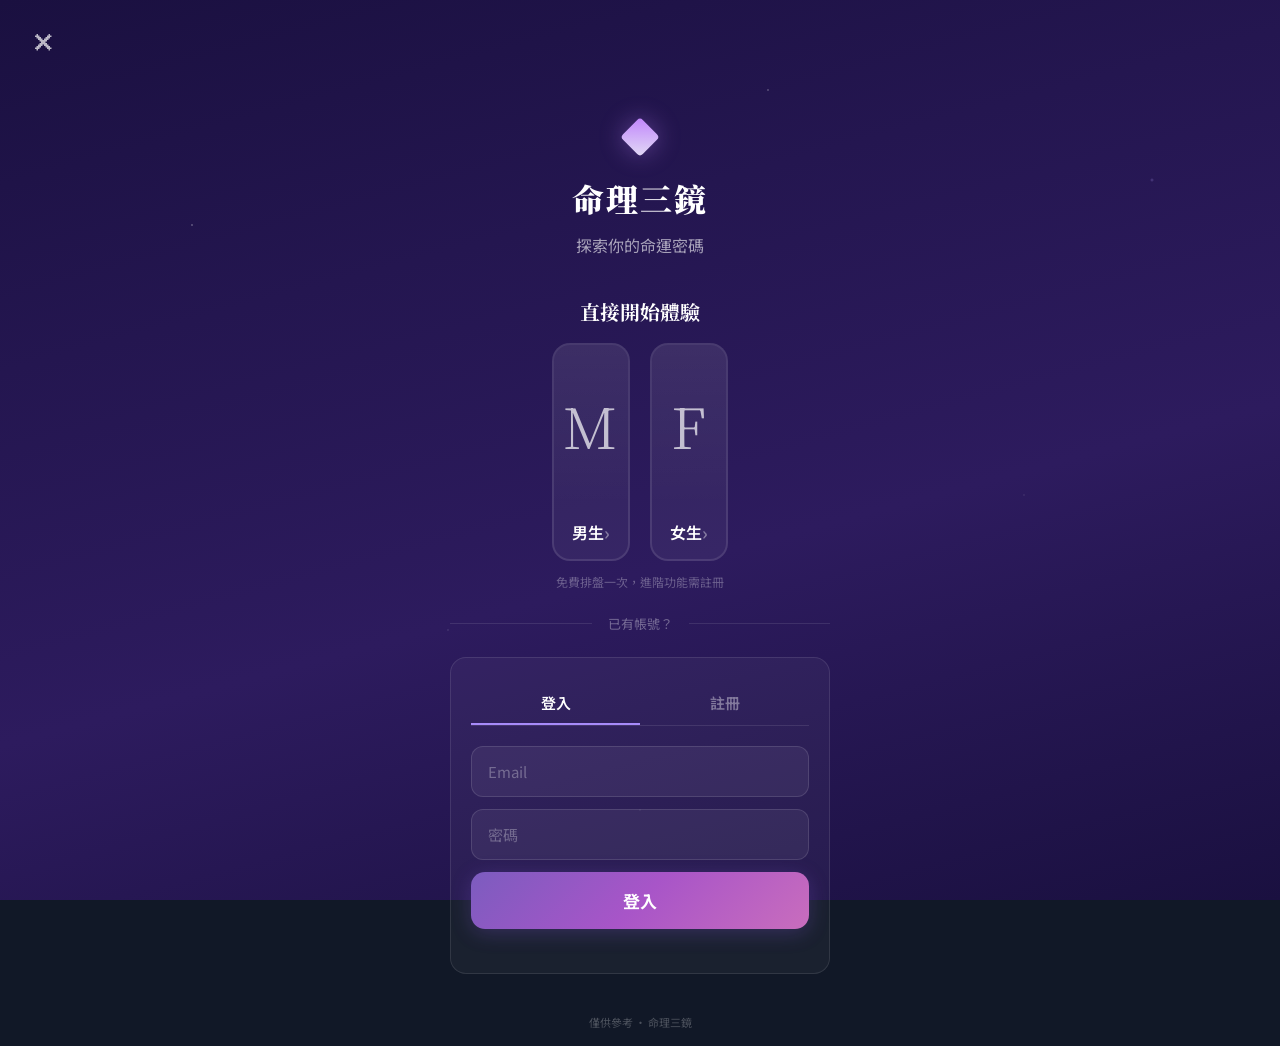
==== commit 7646f69e: "UI: 直接開始體驗放上方，登入/註冊移到下方" ====
--- a/wizard.html
+++ b/wizard.html
@@ -4,9 +4,11 @@
     <meta charset="UTF-8" />
     <link rel="icon" href="data:image/svg+xml,<svg xmlns='http://www.w3.org/2000/svg' viewBox='0 0 100 100'><text y='.9em' font-size='90'>✦</text></svg>" />
     <meta name="viewport" content="width=device-width, initial-scale=1.0" />
-    <title>命理三鏡 — 引導模式測試</title>
-    <script type="module" crossorigin src="./assets/wizard-9qlATmD0.js"></script>
-    <link rel="stylesheet" crossorigin href="./assets/wizard-CxkNSpQx.css">
+    <title>命理三鏡 — 引導模式</title>
+    <script type="module" crossorigin src="./assets/wizard-C-Wxbn21.js"></script>
+    <link rel="modulepreload" crossorigin href="./assets/jsx-runtime-CtKVrz-v.js">
+    <link rel="stylesheet" crossorigin href="./assets/jsx-runtime-BpaBfale.css">
+    <link rel="stylesheet" crossorigin href="./assets/wizard-DEgPEDID.css">
   </head>
   <body>
     <div id="wizard-root"></div>
--- a/assets/jsx-runtime-BpaBfale.css
+++ b/assets/jsx-runtime-BpaBfale.css
@@ -0,0 +1 @@
+@import "https://fonts.googleapis.com/css2?family=Noto+Serif+TC:wght@400;600;700;900&family=Noto+Sans+TC:wght@300;400;500;700&display=swap";*,:before,:after{box-sizing:border-box;margin:0;padding:0}:root{--bg:#111827;--surface:#161e30e6;--surface2:#1c253acc;--surface3:#232d41b3;--border:#94856926;--border-hover:#9485694d;--border-active:#c4af8266;--gold:#c4af82;--gold-light:#ddd0a8;--gold-dark:#8a7c5a;--text:#d6d0c4;--text-dim:#a09888;--text-muted:#706860;--text-faint:#4d463e;--teal:#7a9e8e;--red:#c97070;--purple:#8e7eaa;--font-serif:"Noto Serif TC", serif;--font-sans:"Noto Sans TC", sans-serif}body{font-family:var(--font-sans);background:var(--bg);color:var(--text);min-height:100vh;overflow-x:hidden}#root{background:linear-gradient(170deg,#111827 0%,#151c2c 50%,#18202e 100%);min-height:100vh}button{font-family:var(--font-sans);cursor:pointer}textarea,input{font-family:var(--font-sans)}@keyframes spin{to{transform:rotate(360deg)}}@keyframes pulse{0%,to{opacity:.6}50%{opacity:1}}@keyframes barMove{0%{left:-30%}to{left:100%}}@keyframes fadeIn{0%{opacity:0;transform:translateY(16px)}to{opacity:1;transform:translateY(0)}}@keyframes float{0%,to{transform:translateY(0)}50%{transform:translateY(-6px)}}::-webkit-scrollbar{width:6px}::-webkit-scrollbar-track{background:0 0}::-webkit-scrollbar-thumb{background:#94856933;border-radius:3px}::-webkit-scrollbar-thumb:hover{background:#94856959}
--- a/assets/wizard-DEgPEDID.css
+++ b/assets/wizard-DEgPEDID.css
@@ -0,0 +1 @@
+.wizard{flex-direction:column;min-height:100vh;display:flex;position:relative;overflow:hidden}.wizard-bg{z-index:0;background:linear-gradient(165deg,#1a1040 0%,#241650 30%,#2d1b5e 60%,#1a1040 100%);position:fixed;inset:0}.wizard-bg:before{content:"";pointer-events:none;background:radial-gradient(1.5px 1.5px at 15% 25%,#fff6 0%,#0000 100%),radial-gradient(1px 1px at 35% 70%,#ffffff40 0%,#0000 100%),radial-gradient(1.5px 1.5px at 60% 10%,#ffffff59 0%,#0000 100%),radial-gradient(1px 1px at 80% 55%,#fff3 0%,#0000 100%),radial-gradient(1px 1px at 50% 90%,#ffffff26 0%,#0000 100%),radial-gradient(2px 2px at 90% 20%,#b4a0ff4d 0%,#0000 100%);position:absolute;inset:0}.wizard-header{z-index:1;justify-content:space-between;align-items:center;padding:16px 24px;display:flex;position:relative}.wizard-back{color:#ffffffb3;cursor:pointer;background:0 0;border:none;width:40px;padding:8px;font-size:24px;transition:color .2s}.wizard-back:hover{color:#fff}.wizard-logo{font-family:var(--font-serif);letter-spacing:6px;color:#fff;font-size:18px;font-weight:600}.wizard-menu{text-align:right;width:40px}.wizard-progress{z-index:1;justify-content:center;align-items:center;gap:0;padding:8px 40px 16px;display:flex;position:relative}.wizard-progress-track{background:#ffffff26;border-radius:2px;flex:1;max-width:400px;height:3px;position:relative;overflow:hidden}.wizard-progress-fill{background:linear-gradient(90deg,#a78bfa,#c084fc);border-radius:2px;height:100%;transition:width .5s;position:absolute;top:0;left:0}.wizard-progress-labels{justify-content:space-between;max-width:400px;margin:8px auto 0;padding:0 40px;display:flex}.wizard-progress-label{color:#fff6;font-size:11px;transition:color .3s}.wizard-progress-label.active{color:#ffffffd9}.wizard-step-counter{color:#ffffff80;background:#ffffff14;border-radius:12px;padding:3px 10px;font-size:12px;position:absolute;top:8px;right:40px}.wizard-content{z-index:1;flex-direction:column;flex:1;align-items:center;padding:24px;animation:.4s wizardFadeIn;display:flex;position:relative}@keyframes wizardFadeIn{0%{opacity:0;transform:translateY(20px)}to{opacity:1;transform:translateY(0)}}.wizard-question{font-family:var(--font-serif);color:#fff;text-align:center;margin-bottom:32px;font-size:24px;font-weight:700;line-height:1.5}.wizard-subtitle{color:#ffffff8c;text-align:center;margin-top:-20px;margin-bottom:28px;font-size:14px}.wizard-options{flex-direction:column;gap:12px;width:100%;max-width:500px;display:flex}.wizard-option{color:#fff;cursor:pointer;background:#ffffff0f;border:1.5px solid #ffffff1a;border-radius:14px;align-items:center;gap:14px;padding:16px 20px;font-size:16px;transition:all .25s;display:flex}.wizard-option:hover{background:#ffffff1a;border-color:#a08cff66}.wizard-option.selected{background:#7864dc26;border-color:#a08cff99;box-shadow:0 0 20px #7864dc26}.wizard-option-icon{text-align:center;flex-shrink:0;width:32px;font-size:22px}.wizard-option-text{flex:1;font-weight:500}.wizard-option-arrow{color:#ffffff4d;font-size:18px;transition:transform .2s}.wizard-option:hover .wizard-option-arrow{color:#fff9;transform:translate(3px)}.wizard-gender-cards{justify-content:center;gap:20px;max-width:500px;display:flex}.wizard-gender-card{cursor:pointer;background:#ffffff0d;border:2px solid #ffffff1a;border-radius:18px;flex:1;max-width:200px;transition:all .3s;overflow:hidden}.wizard-gender-card:hover{border-color:#a08cff80;transform:translateY(-2px)}.wizard-gender-card.selected{border-color:#a08cffb3;box-shadow:0 4px 24px #7864dc40}.wizard-gender-label{color:#fff;justify-content:space-between;align-items:center;padding:14px 18px;font-size:16px;font-weight:600;display:flex}.wizard-gender-label span:last-child{color:#fff6;font-size:18px}.wizard-date-row{justify-content:center;gap:12px;width:100%;max-width:400px;display:flex}.wizard-select-wrap{flex:1;position:relative}.wizard-select-wrap label{color:#ffffff73;text-align:center;margin-bottom:6px;font-size:12px;display:block}.wizard-select{color:#fff;text-align:center;cursor:pointer;appearance:none;background:#ffffff14;border:1.5px solid #ffffff26;border-radius:12px;width:100%;padding:14px 12px;font-size:16px;transition:border-color .2s}.wizard-select:focus{border-color:#a08cff80;outline:none}.wizard-select option{color:#fff;background:#2d1b5e}.wizard-hint{background:#ffffff0f;border-radius:12px;align-items:flex-start;gap:12px;width:100%;max-width:500px;margin-bottom:24px;padding:14px 18px;display:flex}.wizard-hint-icon{flex-shrink:0;font-size:28px}.wizard-hint-text{color:#ffffffa6;font-size:13px;line-height:1.6}.wizard-time-grid{grid-template-columns:repeat(3,1fr);gap:10px;width:100%;max-width:420px;display:grid}.wizard-time-btn{color:#fff;text-align:center;cursor:pointer;background:#ffffff0f;border:1.5px solid #ffffff1a;border-radius:12px;padding:14px 8px;font-size:14px;transition:all .2s}.wizard-time-btn:hover{background:#ffffff1a;border-color:#a08cff66}.wizard-time-btn.selected{background:#7864dc26;border-color:#a08cff99}.wizard-time-btn .shichen{font-size:16px;font-weight:600}.wizard-time-btn .hours{color:#fff6;margin-top:3px;font-size:11px}.wizard-cta{color:#fff;cursor:pointer;text-align:center;background:linear-gradient(135deg,#7c5cbf,#a855c8,#c96dbd);border:none;border-radius:14px;width:100%;max-width:500px;margin-top:auto;margin-bottom:24px;padding:16px;font-size:17px;font-weight:700;transition:all .3s;box-shadow:0 4px 20px #7850c84d}.wizard-cta:hover{transform:translateY(-1px);box-shadow:0 6px 30px #7850c873}.wizard-cta:disabled{opacity:.4;cursor:not-allowed;box-shadow:none;transform:none}.wizard-cta-secondary{color:#ffffff80;cursor:pointer;background:0 0;border:none;margin-bottom:16px;padding:12px;font-size:15px}.wizard-cta-secondary:hover{color:#fffc}.wizard-welcome{z-index:1;text-align:center;flex-direction:column;flex:1;align-items:center;padding:40px 24px 24px;display:flex;position:relative}.wizard-welcome-icon{margin-bottom:24px;font-size:48px;animation:4s ease-in-out infinite float}.wizard-welcome h1{font-family:var(--font-serif);color:#fff;letter-spacing:2px;margin-bottom:12px;font-size:32px;font-weight:900}.wizard-welcome .tagline{color:#fff9;margin-bottom:40px;font-size:16px}.wizard-badges{gap:16px;margin-bottom:48px;display:flex}.wizard-badge{color:#ffffffa6;background:#ffffff0f;border-radius:20px;align-items:center;gap:6px;padding:8px 16px;font-size:13px;display:flex}.wizard-badge-icon{color:#a78bfa;font-size:14px}.wizard-loading{text-align:center;flex-direction:column;justify-content:center;align-items:center;gap:24px;padding-top:80px;display:flex}.wizard-loading-anim{width:120px;height:120px;position:relative}.wizard-loading-ring{border:2px solid #a08cff26;border-top-color:#a78bfa;border-radius:50%;animation:1.5s linear infinite spin;position:absolute;inset:0}.wizard-loading-ring:nth-child(2){border-top-color:#c084fc;animation-duration:2s;animation-direction:reverse;inset:12px}.wizard-loading-ring:nth-child(3){border-top-color:#e879a8;animation-duration:2.5s;inset:24px}.wizard-loading-star{justify-content:center;align-items:center;font-size:28px;animation:2s ease-in-out infinite pulse;display:flex;position:absolute;inset:36px}.wizard-loading-text{color:#ffffffb3;font-size:16px;animation:2s ease-in-out infinite pulse}.wizard-loading-step{color:#fff6;font-size:13px}.wizard-result{width:100%;max-width:700px;margin:0 auto}.wizard-result-card{background:#ffffff0f;border:1px solid #ffffff1a;border-radius:16px;margin-bottom:16px;padding:24px;animation:.5s wizardFadeIn}.wizard-result-card h3{font-family:var(--font-serif);color:#c4b5fd;align-items:center;gap:8px;margin-bottom:16px;font-size:18px;display:flex}.wizard-result-text{color:#fffc;white-space:pre-wrap;font-size:15px;line-height:1.8}.wizard-result-actions{flex-wrap:wrap;gap:12px;margin-top:24px;display:flex}.wizard-result-btn{cursor:pointer;border-radius:12px;padding:12px 24px;font-size:14px;font-weight:600;transition:all .2s}.wizard-result-btn.primary{color:#fff;background:linear-gradient(135deg,#7c5cbf,#a855c8);border:none}.wizard-result-btn.secondary{color:#ffffffbf;background:#ffffff0f;border:1px solid #ffffff26}.wizard-result-btn:hover{transform:translateY(-1px)}.wizard-chat{box-sizing:border-box;width:100%;max-width:700px;margin:0 auto;overflow:hidden}.wizard-chat-messages{flex-direction:column;gap:12px;max-height:300px;margin-bottom:16px;padding:4px;display:flex;overflow-y:auto}.wizard-chat-msg{border-radius:14px;max-width:85%;padding:12px 16px;font-size:14px;line-height:1.6}.wizard-chat-msg.user{color:#fff;background:#7864dc33;border:1px solid #a08cff33;align-self:flex-end}.wizard-chat-msg.assistant{color:#ffffffd9;white-space:pre-wrap;background:#ffffff0f;border:1px solid #ffffff14;align-self:flex-start}.wizard-chat-input{box-sizing:border-box;gap:8px;width:100%;display:flex}.wizard-chat-input input{color:#fff;background:#ffffff0f;border:1.5px solid #ffffff1f;border-radius:12px;flex:1;min-width:0;padding:14px 18px;font-size:15px}.wizard-chat-input input:focus{border-color:#a08cff66;outline:none}.wizard-chat-input input::placeholder{color:#ffffff4d}.wizard-chat-input button{white-space:nowrap;color:#fff;cursor:pointer;background:linear-gradient(135deg,#7c5cbf,#a855c8);border:none;border-radius:12px;flex-shrink:0;padding:14px 20px;font-size:15px}.wizard-chat-input button:disabled{opacity:.4}.wizard-input{color:#fff;text-align:center;background:#ffffff14;border:1.5px solid #ffffff26;border-radius:12px;width:100%;max-width:400px;padding:14px 18px;font-size:16px}.wizard-input:focus{border-color:#a08cff80;outline:none}.wizard-input::placeholder{color:#ffffff4d}.wizard-system-cards{grid-template-columns:1fr 1fr;gap:12px;width:100%;max-width:420px;display:grid}.wizard-system-card{text-align:center;cursor:pointer;background:#ffffff0f;border:1.5px solid #ffffff1a;border-radius:14px;padding:20px 16px;transition:all .25s}.wizard-system-card:hover{background:#ffffff1a}.wizard-system-card.selected{background:#7864dc26;border-color:#a08cff99}.wizard-system-card .sys-icon{margin-bottom:8px;font-size:32px;display:block}.wizard-system-card .sys-name{color:#fff;font-size:15px;font-weight:600}.wizard-system-card .sys-desc{color:#fff6;margin-top:4px;font-size:11px}.wizard-confirm{width:100%;max-width:500px}.wizard-confirm-card{background:#ffffff0f;border:1px solid #ffffff1a;border-radius:16px;margin-bottom:24px;padding:24px}.wizard-confirm-row{border-bottom:1px solid #ffffff0f;justify-content:space-between;padding:10px 0;font-size:15px;display:flex}.wizard-confirm-row:last-child{border-bottom:none}.wizard-confirm-label{color:#ffffff73}.wizard-confirm-value{color:#fff;font-weight:600}.wizard-footer{z-index:1;text-align:center;color:#ffffff40;padding:16px;font-size:11px;position:relative}.mode-selector{z-index:1;flex-direction:column;justify-content:center;align-items:center;min-height:100vh;padding:40px 24px;display:flex;position:relative}.mode-selector-bg{z-index:0;background:linear-gradient(165deg,#111827 0%,#1a1040 50%,#151c2c 100%);position:fixed;inset:0}.mode-selector h1{font-family:var(--font-serif);color:#fff;z-index:1;margin-bottom:8px;font-size:28px;position:relative}.mode-selector .tagline{color:#ffffff80;z-index:1;margin-bottom:48px;font-size:14px;position:relative}.mode-cards{z-index:1;gap:24px;width:100%;max-width:600px;display:flex;position:relative}.mode-card{text-align:center;cursor:pointer;background:#ffffff0d;border:1.5px solid #ffffff1a;border-radius:20px;flex:1;padding:32px 24px;transition:all .3s}.mode-card:hover{background:#ffffff14;border-color:#a08cff66;transform:translateY(-4px)}.mode-card-icon{margin-bottom:16px;font-size:48px}.mode-card h3{font-family:var(--font-serif);color:#fff;margin-bottom:8px;font-size:18px}.mode-card p{color:#ffffff80;font-size:13px;line-height:1.6}.mode-card-tag{border-radius:12px;margin-top:16px;padding:4px 14px;font-size:11px;font-weight:600;display:inline-block}.mode-card-tag.classic{color:#7a9e8e;background:#7a9e8e26}.mode-card-tag.new{color:#a78bfa;background:#a08cff26}.mode-selector-logout{z-index:1;color:#ffffff59;cursor:pointer;background:0 0;border:none;margin-top:32px;font-size:13px;position:relative}.mode-selector-logout:hover{color:#fff9}.wizard-result-sections{flex-direction:column;gap:16px;display:flex}.wizard-section{background:#ffffff0d;border:1px solid #ffffff14;border-radius:16px;padding:20px 22px;animation:.4s both wizardFadeIn}.wizard-section:first-child{animation-delay:0s}.wizard-section:nth-child(2){animation-delay:80ms}.wizard-section:nth-child(3){animation-delay:.16s}.wizard-section:nth-child(4){animation-delay:.24s}.wizard-section:nth-child(5){animation-delay:.32s}.wizard-section-header{border-bottom:1px solid #ffffff14;margin-bottom:14px;padding-bottom:12px}.wizard-section-title{font-family:var(--font-serif);color:#e2daf5;letter-spacing:.5px;font-size:17px;font-weight:700}.wizard-section-body{color:#ffffffc7;white-space:pre-wrap;font-size:15px;line-height:1.85}.wizard-heban-promo{background:linear-gradient(135deg,#7864dc1a,#c864b414);border:1.5px solid #a08cff33;border-radius:16px;margin:24px 0;padding:24px}.wizard-heban-promo-header{align-items:flex-start;gap:14px;display:flex}.wizard-heban-promo-icon{color:#c084fc;flex-shrink:0;font-size:28px;animation:3s ease-in-out infinite pulse}.wizard-heban-promo-title{font-family:var(--font-serif);color:#fff;margin-bottom:6px;font-size:17px;font-weight:700}.wizard-heban-promo-desc{color:#ffffff8c;font-size:13px;line-height:1.5}.wizard-heban-form{margin-top:20px}.wizard-heban-label{color:#ffffffa6;margin-top:16px;margin-bottom:8px;font-size:13px;font-weight:600}.wizard-heban-label:first-child{margin-top:0}.wizard-heban-relations{flex-wrap:wrap;gap:8px;margin-bottom:8px;display:flex}.wizard-heban-rel-btn{color:#fffc;cursor:pointer;background:#ffffff0f;border:1.5px solid #ffffff1a;border-radius:10px;padding:10px 16px;font-size:14px;transition:all .2s}.wizard-heban-rel-btn:hover{background:#ffffff1a;border-color:#a08cff4d}.wizard-heban-rel-btn.selected{color:#fff;background:#7864dc26;border-color:#a08cff99}.wizard-heban-result{margin:24px 0;animation:.5s wizardFadeIn}.wizard-quick-questions{flex-direction:column;gap:10px;margin-bottom:20px;display:flex}.wizard-quick-q-btn{color:#ffffffd9;text-align:left;cursor:pointer;background:#ffffff0d;border:1.5px solid #ffffff1f;border-radius:12px;width:100%;padding:14px 18px;font-size:15px;transition:all .2s}.wizard-quick-q-btn:hover{color:#fff;background:#7864dc1f;border-color:#a08cff59}.wizard-quick-q-btn:disabled{opacity:.4;cursor:not-allowed}.wizard-quick-q-divider{color:#ffffff59;text-align:center;margin:12px 0 4px;font-size:13px;position:relative}.wizard-quick-q-divider:before,.wizard-quick-q-divider:after{content:"";background:#ffffff1a;width:28%;height:1px;position:absolute;top:50%}.wizard-quick-q-divider:before{left:0}.wizard-quick-q-divider:after{right:0}.wizard-quick-q-deep{background:#c8a0640f;border-color:#c8a06433;font-weight:600}.wizard-quick-q-deep:hover{background:#c8a0641f;border-color:#c8a06466}.wizard-quick-q-heban{background:#7864dc0f;border-color:#a08cff2e}.wizard-quick-q-heban:hover{background:#7864dc26;border-color:#a08cff66}.wizard-quick-q-toggle{color:#ffffff80;cursor:pointer;background:0 0;border:1px solid #ffffff26;border-radius:20px;margin:0 auto 16px;padding:8px 20px;font-size:13px;transition:all .2s;display:block}.wizard-quick-q-toggle:hover{color:#fffc;border-color:#a08cff59}.wizard-diamond{display:inline-block;position:relative}.wizard-diamond:before{content:"";background:linear-gradient(135deg,#c084fc,#e2daf5);border-radius:2px;width:12px;height:12px;display:inline-block;transform:rotate(45deg)}.wizard-welcome-icon.wizard-diamond{margin-bottom:24px;font-size:0}.wizard-welcome-icon.wizard-diamond:before{border-radius:4px;width:28px;height:28px;box-shadow:0 0 24px #c084fc66}.wizard-loading-star.wizard-diamond:before{border-radius:3px;width:18px;height:18px;animation:2s ease-in-out infinite pulse;box-shadow:0 0 16px #c084fc80}.wizard-heban-promo-icon.wizard-diamond{flex-shrink:0;justify-content:center;align-items:center;width:28px;height:28px;font-size:0;display:flex}.wizard-heban-promo-icon.wizard-diamond:before{border-radius:3px;width:16px;height:16px;box-shadow:0 0 12px #c084fc66}.wizard-gender-icon{color:#ffffffb3;width:100%;height:160px;font-size:56px;font-weight:300;font-family:var(--font-serif);letter-spacing:2px;background:linear-gradient(#ffffff0d,#0000);justify-content:center;align-items:center;display:flex}.wizard-welcome-auth{flex-direction:column;align-items:center;width:100%;max-width:380px;display:flex}.wizard-welcome-auth-card{background:#ffffff0a;border:1px solid #ffffff1a;border-radius:16px;width:100%;padding:24px 20px 20px}.wizard-welcome-auth-tabs{border-bottom:1px solid #ffffff1a;gap:0;margin-bottom:20px;display:flex}.wizard-welcome-auth-tab{color:#fff6;cursor:pointer;background:0 0;border:none;border-bottom:2px solid #0000;flex:1;padding:10px 0;font-size:15px;font-weight:600;transition:all .2s}.wizard-welcome-auth-tab.active{color:#fff;border-bottom-color:#a78bfa}.wizard-welcome-auth-tab:hover{color:#ffffffb3}.wizard-welcome-divider{align-items:center;gap:16px;width:100%;max-width:380px;margin:24px 0;display:flex}.wizard-welcome-divider:before,.wizard-welcome-divider:after{content:"";background:#ffffff1a;flex:1;height:1px}.wizard-welcome-divider span{color:#ffffff59;font-size:13px}.wizard-guest-note{color:#ffffff4d;text-align:center;margin-top:12px;font-size:12px}.wizard-user-greeting{color:#fff9;align-items:center;gap:12px;margin-bottom:20px;font-size:14px;display:flex}.wizard-logout-link{color:#ffffff59;cursor:pointer;background:0 0;border:none;font-size:12px;text-decoration:underline}.wizard-logout-link:hover{color:#fff9}.wizard-auth-overlay{-webkit-backdrop-filter:blur(4px);backdrop-filter:blur(4px);z-index:100;background:#0009;justify-content:center;align-items:center;padding:24px;animation:.25s wizardFadeIn;display:flex;position:fixed;inset:0}.wizard-auth-modal{background:linear-gradient(165deg,#241650,#1a1040);border:1.5px solid #ffffff1f;border-radius:20px;width:100%;max-width:380px;padding:36px 28px 28px;position:relative;box-shadow:0 20px 60px #00000080}.wizard-auth-close{color:#fff6;cursor:pointer;background:0 0;border:none;font-size:18px;position:absolute;top:14px;right:16px}.wizard-auth-close:hover{color:#ffffffb3}.wizard-auth-title{font-family:var(--font-serif);color:#fff;text-align:center;margin-bottom:8px;font-size:20px;font-weight:700}.wizard-auth-subtitle{color:#ffffff80;text-align:center;margin-bottom:24px;font-size:13px;line-height:1.5}.wizard-auth-input{color:#fff;box-sizing:border-box;background:#ffffff0f;border:1.5px solid #ffffff1f;border-radius:12px;width:100%;margin-bottom:12px;padding:14px 16px;font-size:15px}.wizard-auth-input:focus{border-color:#a08cff80;outline:none}.wizard-auth-input::placeholder{color:#ffffff4d}.wizard-auth-error{color:#f87171;text-align:center;margin-bottom:8px;font-size:13px}.wizard-auth-switch{color:#ffffff73;cursor:pointer;background:0 0;border:none;margin:16px auto 0;font-size:13px;display:block}.wizard-auth-switch:hover{color:#ffffffbf}@media (width<=600px){.wizard-content{padding:16px}.wizard-gender-cards{gap:12px}.wizard-gender-icon{height:100px;font-size:44px}.wizard-question{margin-bottom:20px;font-size:20px}.wizard-time-grid{grid-template-columns:repeat(2,1fr)}.mode-cards{flex-direction:column}.wizard-system-cards{grid-template-columns:1fr}.wizard-welcome h1{font-size:26px}.wizard-chat,.wizard-chat-input{box-sizing:border-box;width:100%}.wizard-chat-input input{min-width:0;padding:12px 14px;font-size:14px}.wizard-chat-input button{white-space:nowrap;flex-shrink:0;padding:12px 14px;font-size:14px}.wizard-section{padding:16px}.wizard-section-title{font-size:15px}.wizard-section-body{font-size:14px;line-height:1.75}.wizard-heban-promo{padding:16px}.wizard-heban-relations{gap:6px}.wizard-heban-rel-btn{padding:8px 12px;font-size:13px}.wizard-date-row{gap:8px}.wizard-select{padding:12px 8px;font-size:14px}.wizard-result-actions{flex-direction:column;gap:8px}.wizard-result-btn{text-align:center;width:100%}.wizard-cta{margin-bottom:16px}.wizard-header{padding:12px 16px}.wizard-logo{letter-spacing:4px;font-size:16px}}
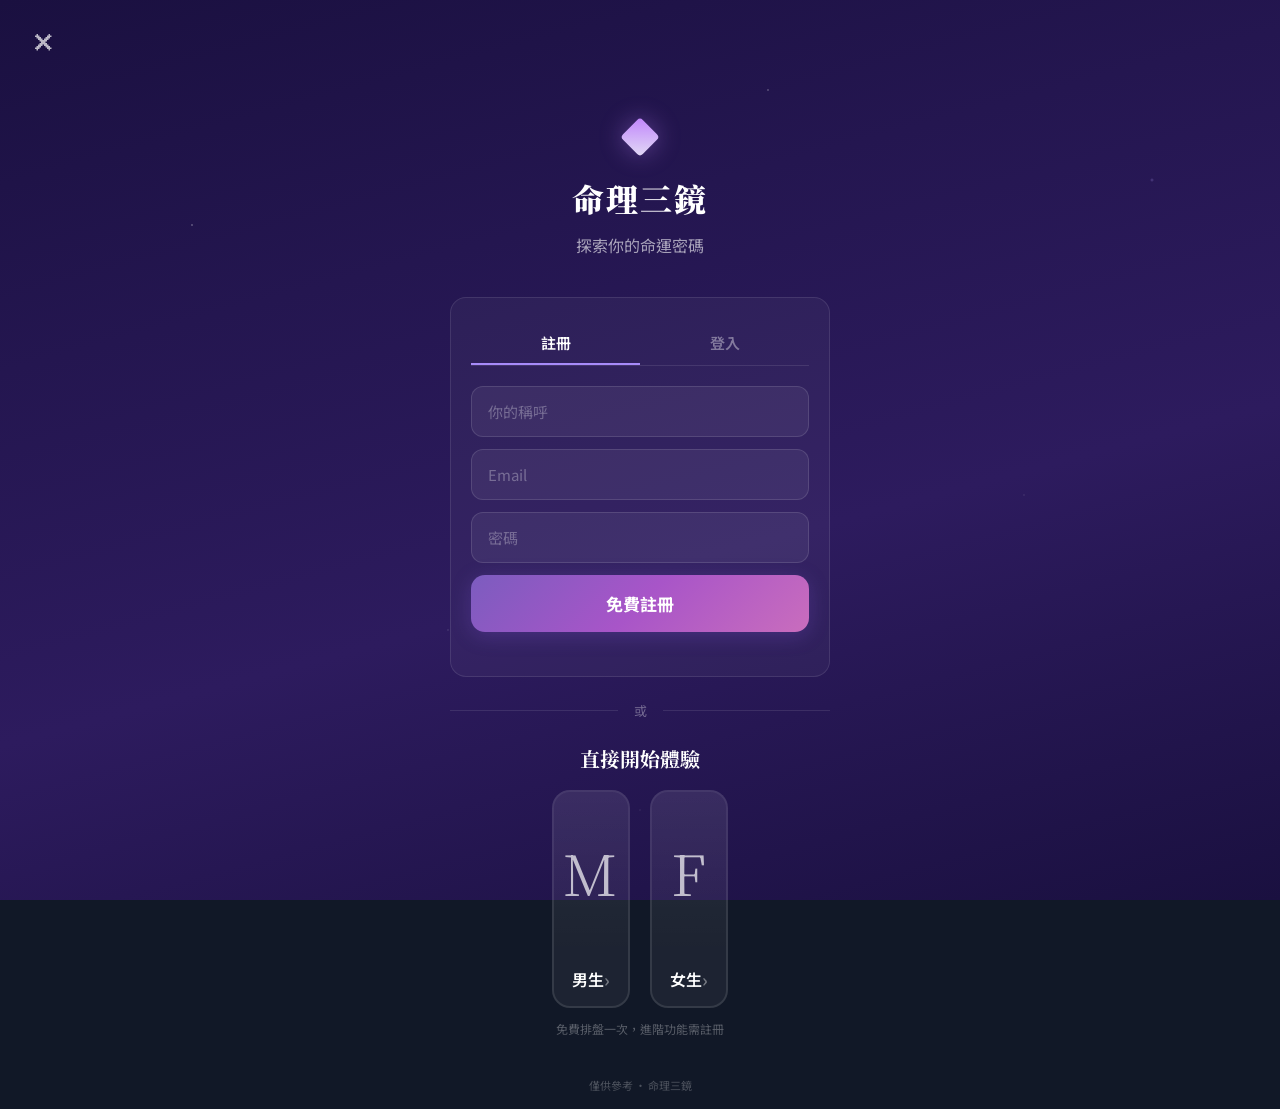
==== commit a378d8fd: "Persist ALL user data for guests and logged-in users" ====
--- a/wizard.html
+++ b/wizard.html
@@ -4,11 +4,9 @@
     <meta charset="UTF-8" />
     <link rel="icon" href="data:image/svg+xml,<svg xmlns='http://www.w3.org/2000/svg' viewBox='0 0 100 100'><text y='.9em' font-size='90'>✦</text></svg>" />
     <meta name="viewport" content="width=device-width, initial-scale=1.0" />
-    <title>命理三鏡 — 引導模式</title>
-    <script type="module" crossorigin src="./assets/wizard-C-Wxbn21.js"></script>
-    <link rel="modulepreload" crossorigin href="./assets/jsx-runtime-CtKVrz-v.js">
-    <link rel="stylesheet" crossorigin href="./assets/jsx-runtime-BpaBfale.css">
-    <link rel="stylesheet" crossorigin href="./assets/wizard-DEgPEDID.css">
+    <title>命理三鏡 — 引導模式測試</title>
+    <script type="module" crossorigin src="./assets/wizard-CShBBzo7.js"></script>
+    <link rel="stylesheet" crossorigin href="./assets/wizard-CxkNSpQx.css">
   </head>
   <body>
     <div id="wizard-root"></div>
--- a/assets/wizard-CxkNSpQx.css
+++ b/assets/wizard-CxkNSpQx.css
@@ -0,0 +1 @@
+@import "https://fonts.googleapis.com/css2?family=Noto+Serif+TC:wght@400;600;700;900&family=Noto+Sans+TC:wght@300;400;500;700&display=swap";*,:before,:after{box-sizing:border-box;margin:0;padding:0}:root{--bg:#111827;--surface:#161e30e6;--surface2:#1c253acc;--surface3:#232d41b3;--border:#94856926;--border-hover:#9485694d;--border-active:#c4af8266;--gold:#c4af82;--gold-light:#ddd0a8;--gold-dark:#8a7c5a;--text:#d6d0c4;--text-dim:#a09888;--text-muted:#706860;--text-faint:#4d463e;--teal:#7a9e8e;--red:#c97070;--purple:#8e7eaa;--font-serif:"Noto Serif TC", serif;--font-sans:"Noto Sans TC", sans-serif}body{font-family:var(--font-sans);background:var(--bg);color:var(--text);min-height:100vh;overflow-x:hidden}#root{background:linear-gradient(170deg,#111827 0%,#151c2c 50%,#18202e 100%);min-height:100vh}button{font-family:var(--font-sans);cursor:pointer}textarea,input{font-family:var(--font-sans)}@keyframes spin{to{transform:rotate(360deg)}}@keyframes pulse{0%,to{opacity:.6}50%{opacity:1}}@keyframes barMove{0%{left:-30%}to{left:100%}}@keyframes fadeIn{0%{opacity:0;transform:translateY(16px)}to{opacity:1;transform:translateY(0)}}@keyframes float{0%,to{transform:translateY(0)}50%{transform:translateY(-6px)}}::-webkit-scrollbar{width:6px}::-webkit-scrollbar-track{background:0 0}::-webkit-scrollbar-thumb{background:#94856933;border-radius:3px}::-webkit-scrollbar-thumb:hover{background:#94856959}.wizard{flex-direction:column;min-height:100vh;display:flex;position:relative;overflow:hidden}.wizard-bg{z-index:0;background:linear-gradient(165deg,#1a1040 0%,#241650 30%,#2d1b5e 60%,#1a1040 100%);position:fixed;inset:0}.wizard-bg:before{content:"";pointer-events:none;background:radial-gradient(1.5px 1.5px at 15% 25%,#fff6 0%,#0000 100%),radial-gradient(1px 1px at 35% 70%,#ffffff40 0%,#0000 100%),radial-gradient(1.5px 1.5px at 60% 10%,#ffffff59 0%,#0000 100%),radial-gradient(1px 1px at 80% 55%,#fff3 0%,#0000 100%),radial-gradient(1px 1px at 50% 90%,#ffffff26 0%,#0000 100%),radial-gradient(2px 2px at 90% 20%,#b4a0ff4d 0%,#0000 100%);position:absolute;inset:0}.wizard-header{z-index:1;justify-content:space-between;align-items:center;padding:16px 24px;display:flex;position:relative}.wizard-back{color:#ffffffb3;cursor:pointer;background:0 0;border:none;width:40px;padding:8px;font-size:24px;transition:color .2s}.wizard-back:hover{color:#fff}.wizard-logo{font-family:var(--font-serif);letter-spacing:6px;color:#fff;font-size:18px;font-weight:600}.wizard-menu{text-align:right;width:40px}.wizard-progress{z-index:1;justify-content:center;align-items:center;gap:0;padding:8px 40px 16px;display:flex;position:relative}.wizard-progress-track{background:#ffffff26;border-radius:2px;flex:1;max-width:400px;height:3px;position:relative;overflow:hidden}.wizard-progress-fill{background:linear-gradient(90deg,#a78bfa,#c084fc);border-radius:2px;height:100%;transition:width .5s;position:absolute;top:0;left:0}.wizard-progress-labels{justify-content:space-between;max-width:400px;margin:8px auto 0;padding:0 40px;display:flex}.wizard-progress-label{color:#fff6;font-size:11px;transition:color .3s}.wizard-progress-label.active{color:#ffffffd9}.wizard-step-counter{color:#ffffff80;background:#ffffff14;border-radius:12px;padding:3px 10px;font-size:12px;position:absolute;top:8px;right:40px}.wizard-content{z-index:1;flex-direction:column;flex:1;align-items:center;padding:24px;animation:.4s wizardFadeIn;display:flex;position:relative}@keyframes wizardFadeIn{0%{opacity:0;transform:translateY(20px)}to{opacity:1;transform:translateY(0)}}.wizard-question{font-family:var(--font-serif);color:#fff;text-align:center;margin-bottom:32px;font-size:24px;font-weight:700;line-height:1.5}.wizard-subtitle{color:#ffffff8c;text-align:center;margin-top:-20px;margin-bottom:28px;font-size:14px}.wizard-options{flex-direction:column;gap:12px;width:100%;max-width:500px;display:flex}.wizard-option{color:#fff;cursor:pointer;background:#ffffff0f;border:1.5px solid #ffffff1a;border-radius:14px;align-items:center;gap:14px;padding:16px 20px;font-size:16px;transition:all .25s;display:flex}.wizard-option:hover{background:#ffffff1a;border-color:#a08cff66}.wizard-option.selected{background:#7864dc26;border-color:#a08cff99;box-shadow:0 0 20px #7864dc26}.wizard-option-icon{text-align:center;flex-shrink:0;width:32px;font-size:22px}.wizard-option-text{flex:1;font-weight:500}.wizard-option-arrow{color:#ffffff4d;font-size:18px;transition:transform .2s}.wizard-option:hover .wizard-option-arrow{color:#fff9;transform:translate(3px)}.wizard-gender-cards{justify-content:center;gap:20px;max-width:500px;display:flex}.wizard-gender-card{cursor:pointer;background:#ffffff0d;border:2px solid #ffffff1a;border-radius:18px;flex:1;max-width:200px;transition:all .3s;overflow:hidden}.wizard-gender-card:hover{border-color:#a08cff80;transform:translateY(-2px)}.wizard-gender-card.selected{border-color:#a08cffb3;box-shadow:0 4px 24px #7864dc40}.wizard-gender-label{color:#fff;justify-content:space-between;align-items:center;padding:14px 18px;font-size:16px;font-weight:600;display:flex}.wizard-gender-label span:last-child{color:#fff6;font-size:18px}.wizard-date-row{justify-content:center;gap:12px;width:100%;max-width:400px;display:flex}.wizard-select-wrap{flex:1;position:relative}.wizard-select-wrap label{color:#ffffff73;text-align:center;margin-bottom:6px;font-size:12px;display:block}.wizard-select{color:#fff;text-align:center;cursor:pointer;appearance:none;background:#ffffff14;border:1.5px solid #ffffff26;border-radius:12px;width:100%;padding:14px 12px;font-size:16px;transition:border-color .2s}.wizard-select:focus{border-color:#a08cff80;outline:none}.wizard-select option{color:#fff;background:#2d1b5e}.wizard-hint{background:#ffffff0f;border-radius:12px;align-items:flex-start;gap:12px;width:100%;max-width:500px;margin-bottom:24px;padding:14px 18px;display:flex}.wizard-hint-icon{flex-shrink:0;font-size:28px}.wizard-hint-text{color:#ffffffa6;font-size:13px;line-height:1.6}.wizard-time-grid{grid-template-columns:repeat(3,1fr);gap:10px;width:100%;max-width:420px;display:grid}.wizard-time-btn{color:#fff;text-align:center;cursor:pointer;background:#ffffff0f;border:1.5px solid #ffffff1a;border-radius:12px;padding:14px 8px;font-size:14px;transition:all .2s}.wizard-time-btn:hover{background:#ffffff1a;border-color:#a08cff66}.wizard-time-btn.selected{background:#7864dc26;border-color:#a08cff99}.wizard-time-btn .shichen{font-size:16px;font-weight:600}.wizard-time-btn .hours{color:#fff6;margin-top:3px;font-size:11px}.wizard-cta{color:#fff;cursor:pointer;text-align:center;background:linear-gradient(135deg,#7c5cbf,#a855c8,#c96dbd);border:none;border-radius:14px;width:100%;max-width:500px;margin-top:auto;margin-bottom:24px;padding:16px;font-size:17px;font-weight:700;transition:all .3s;box-shadow:0 4px 20px #7850c84d}.wizard-cta:hover{transform:translateY(-1px);box-shadow:0 6px 30px #7850c873}.wizard-cta:disabled{opacity:.4;cursor:not-allowed;box-shadow:none;transform:none}.wizard-cta-secondary{color:#ffffff80;cursor:pointer;background:0 0;border:none;margin-bottom:16px;padding:12px;font-size:15px}.wizard-cta-secondary:hover{color:#fffc}.wizard-welcome{z-index:1;text-align:center;flex-direction:column;flex:1;align-items:center;padding:40px 24px 24px;display:flex;position:relative}.wizard-welcome-icon{margin-bottom:24px;font-size:48px;animation:4s ease-in-out infinite float}.wizard-welcome h1{font-family:var(--font-serif);color:#fff;letter-spacing:2px;margin-bottom:12px;font-size:32px;font-weight:900}.wizard-welcome .tagline{color:#fff9;margin-bottom:40px;font-size:16px}.wizard-badges{gap:16px;margin-bottom:48px;display:flex}.wizard-badge{color:#ffffffa6;background:#ffffff0f;border-radius:20px;align-items:center;gap:6px;padding:8px 16px;font-size:13px;display:flex}.wizard-badge-icon{color:#a78bfa;font-size:14px}.wizard-loading{text-align:center;flex-direction:column;justify-content:center;align-items:center;gap:24px;padding-top:80px;display:flex}.wizard-loading-anim{width:120px;height:120px;position:relative}.wizard-loading-ring{border:2px solid #a08cff26;border-top-color:#a78bfa;border-radius:50%;animation:1.5s linear infinite spin;position:absolute;inset:0}.wizard-loading-ring:nth-child(2){border-top-color:#c084fc;animation-duration:2s;animation-direction:reverse;inset:12px}.wizard-loading-ring:nth-child(3){border-top-color:#e879a8;animation-duration:2.5s;inset:24px}.wizard-loading-star{justify-content:center;align-items:center;font-size:28px;animation:2s ease-in-out infinite pulse;display:flex;position:absolute;inset:36px}.wizard-loading-text{color:#ffffffb3;font-size:16px;animation:2s ease-in-out infinite pulse}.wizard-loading-step{color:#fff6;font-size:13px}.wizard-result{width:100%;max-width:700px;margin:0 auto}.wizard-result-card{background:#ffffff0f;border:1px solid #ffffff1a;border-radius:16px;margin-bottom:16px;padding:24px;animation:.5s wizardFadeIn}.wizard-result-card h3{font-family:var(--font-serif);color:#c4b5fd;align-items:center;gap:8px;margin-bottom:16px;font-size:18px;display:flex}.wizard-result-text{color:#fffc;white-space:pre-wrap;font-size:15px;line-height:1.8}.wizard-result-actions{flex-wrap:wrap;gap:12px;margin-top:24px;display:flex}.wizard-result-btn{cursor:pointer;border-radius:12px;padding:12px 24px;font-size:14px;font-weight:600;transition:all .2s}.wizard-result-btn.primary{color:#fff;background:linear-gradient(135deg,#7c5cbf,#a855c8);border:none}.wizard-result-btn.secondary{color:#ffffffbf;background:#ffffff0f;border:1px solid #ffffff26}.wizard-result-btn:hover{transform:translateY(-1px)}.wizard-chat{box-sizing:border-box;width:100%;max-width:700px;margin:0 auto;overflow:hidden}.wizard-chat-messages{flex-direction:column;gap:12px;max-height:300px;margin-bottom:16px;padding:4px;display:flex;overflow-y:auto}.wizard-chat-msg{border-radius:14px;max-width:85%;padding:12px 16px;font-size:14px;line-height:1.6}.wizard-chat-msg.user{color:#fff;background:#7864dc33;border:1px solid #a08cff33;align-self:flex-end}.wizard-chat-msg.assistant{color:#ffffffd9;white-space:pre-wrap;background:#ffffff0f;border:1px solid #ffffff14;align-self:flex-start}.wizard-chat-input{box-sizing:border-box;gap:8px;width:100%;display:flex}.wizard-chat-input input{color:#fff;background:#ffffff0f;border:1.5px solid #ffffff1f;border-radius:12px;flex:1;min-width:0;padding:14px 18px;font-size:15px}.wizard-chat-input input:focus{border-color:#a08cff66;outline:none}.wizard-chat-input input::placeholder{color:#ffffff4d}.wizard-chat-input button{white-space:nowrap;color:#fff;cursor:pointer;background:linear-gradient(135deg,#7c5cbf,#a855c8);border:none;border-radius:12px;flex-shrink:0;padding:14px 20px;font-size:15px}.wizard-chat-input button:disabled{opacity:.4}.wizard-input{color:#fff;text-align:center;background:#ffffff14;border:1.5px solid #ffffff26;border-radius:12px;width:100%;max-width:400px;padding:14px 18px;font-size:16px}.wizard-input:focus{border-color:#a08cff80;outline:none}.wizard-input::placeholder{color:#ffffff4d}.wizard-system-cards{grid-template-columns:1fr 1fr;gap:12px;width:100%;max-width:420px;display:grid}.wizard-system-card{text-align:center;cursor:pointer;background:#ffffff0f;border:1.5px solid #ffffff1a;border-radius:14px;padding:20px 16px;transition:all .25s}.wizard-system-card:hover{background:#ffffff1a}.wizard-system-card.selected{background:#7864dc26;border-color:#a08cff99}.wizard-system-card .sys-icon{margin-bottom:8px;font-size:32px;display:block}.wizard-system-card .sys-name{color:#fff;font-size:15px;font-weight:600}.wizard-system-card .sys-desc{color:#fff6;margin-top:4px;font-size:11px}.wizard-confirm{width:100%;max-width:500px}.wizard-confirm-card{background:#ffffff0f;border:1px solid #ffffff1a;border-radius:16px;margin-bottom:24px;padding:24px}.wizard-confirm-row{border-bottom:1px solid #ffffff0f;justify-content:space-between;padding:10px 0;font-size:15px;display:flex}.wizard-confirm-row:last-child{border-bottom:none}.wizard-confirm-label{color:#ffffff73}.wizard-confirm-value{color:#fff;font-weight:600}.wizard-footer{z-index:1;text-align:center;color:#ffffff40;padding:16px;font-size:11px;position:relative}.mode-selector{z-index:1;flex-direction:column;justify-content:center;align-items:center;min-height:100vh;padding:40px 24px;display:flex;position:relative}.mode-selector-bg{z-index:0;background:linear-gradient(165deg,#111827 0%,#1a1040 50%,#151c2c 100%);position:fixed;inset:0}.mode-selector h1{font-family:var(--font-serif);color:#fff;z-index:1;margin-bottom:8px;font-size:28px;position:relative}.mode-selector .tagline{color:#ffffff80;z-index:1;margin-bottom:48px;font-size:14px;position:relative}.mode-cards{z-index:1;gap:24px;width:100%;max-width:600px;display:flex;position:relative}.mode-card{text-align:center;cursor:pointer;background:#ffffff0d;border:1.5px solid #ffffff1a;border-radius:20px;flex:1;padding:32px 24px;transition:all .3s}.mode-card:hover{background:#ffffff14;border-color:#a08cff66;transform:translateY(-4px)}.mode-card-icon{margin-bottom:16px;font-size:48px}.mode-card h3{font-family:var(--font-serif);color:#fff;margin-bottom:8px;font-size:18px}.mode-card p{color:#ffffff80;font-size:13px;line-height:1.6}.mode-card-tag{border-radius:12px;margin-top:16px;padding:4px 14px;font-size:11px;font-weight:600;display:inline-block}.mode-card-tag.classic{color:#7a9e8e;background:#7a9e8e26}.mode-card-tag.new{color:#a78bfa;background:#a08cff26}.mode-selector-logout{z-index:1;color:#ffffff59;cursor:pointer;background:0 0;border:none;margin-top:32px;font-size:13px;position:relative}.mode-selector-logout:hover{color:#fff9}.wizard-result-sections{flex-direction:column;gap:16px;display:flex}.wizard-section{background:#ffffff0d;border:1px solid #ffffff14;border-radius:16px;padding:20px 22px;animation:.4s both wizardFadeIn}.wizard-section:first-child{animation-delay:0s}.wizard-section:nth-child(2){animation-delay:80ms}.wizard-section:nth-child(3){animation-delay:.16s}.wizard-section:nth-child(4){animation-delay:.24s}.wizard-section:nth-child(5){animation-delay:.32s}.wizard-section-header{border-bottom:1px solid #ffffff14;margin-bottom:14px;padding-bottom:12px}.wizard-section-title{font-family:var(--font-serif);color:#e2daf5;letter-spacing:.5px;font-size:17px;font-weight:700}.wizard-section-body{color:#ffffffc7;white-space:pre-wrap;font-size:15px;line-height:1.85}.wizard-heban-promo{background:linear-gradient(135deg,#7864dc1a,#c864b414);border:1.5px solid #a08cff33;border-radius:16px;margin:24px 0;padding:24px}.wizard-heban-promo-header{align-items:flex-start;gap:14px;display:flex}.wizard-heban-promo-icon{color:#c084fc;flex-shrink:0;font-size:28px;animation:3s ease-in-out infinite pulse}.wizard-heban-promo-title{font-family:var(--font-serif);color:#fff;margin-bottom:6px;font-size:17px;font-weight:700}.wizard-heban-promo-desc{color:#ffffff8c;font-size:13px;line-height:1.5}.wizard-heban-form{margin-top:20px}.wizard-heban-label{color:#ffffffa6;margin-top:16px;margin-bottom:8px;font-size:13px;font-weight:600}.wizard-heban-label:first-child{margin-top:0}.wizard-heban-relations{flex-wrap:wrap;gap:8px;margin-bottom:8px;display:flex}.wizard-heban-rel-btn{color:#fffc;cursor:pointer;background:#ffffff0f;border:1.5px solid #ffffff1a;border-radius:10px;padding:10px 16px;font-size:14px;transition:all .2s}.wizard-heban-rel-btn:hover{background:#ffffff1a;border-color:#a08cff4d}.wizard-heban-rel-btn.selected{color:#fff;background:#7864dc26;border-color:#a08cff99}.wizard-heban-result{margin:24px 0;animation:.5s wizardFadeIn}.wizard-quick-questions{flex-direction:column;gap:10px;margin-bottom:20px;display:flex}.wizard-quick-q-btn{color:#ffffffd9;text-align:left;cursor:pointer;background:#ffffff0d;border:1.5px solid #ffffff1f;border-radius:12px;width:100%;padding:14px 18px;font-size:15px;transition:all .2s}.wizard-quick-q-btn:hover{color:#fff;background:#7864dc1f;border-color:#a08cff59}.wizard-quick-q-btn:disabled{opacity:.4;cursor:not-allowed}.wizard-quick-q-divider{color:#ffffff59;text-align:center;margin:12px 0 4px;font-size:13px;position:relative}.wizard-quick-q-divider:before,.wizard-quick-q-divider:after{content:"";background:#ffffff1a;width:28%;height:1px;position:absolute;top:50%}.wizard-quick-q-divider:before{left:0}.wizard-quick-q-divider:after{right:0}.wizard-quick-q-deep{background:#c8a0640f;border-color:#c8a06433;font-weight:600}.wizard-quick-q-deep:hover{background:#c8a0641f;border-color:#c8a06466}.wizard-quick-q-heban{background:#7864dc0f;border-color:#a08cff2e}.wizard-quick-q-heban:hover{background:#7864dc26;border-color:#a08cff66}.wizard-quick-q-toggle{color:#ffffff80;cursor:pointer;background:0 0;border:1px solid #ffffff26;border-radius:20px;margin:0 auto 16px;padding:8px 20px;font-size:13px;transition:all .2s;display:block}.wizard-quick-q-toggle:hover{color:#fffc;border-color:#a08cff59}.wizard-diamond{display:inline-block;position:relative}.wizard-diamond:before{content:"";background:linear-gradient(135deg,#c084fc,#e2daf5);border-radius:2px;width:12px;height:12px;display:inline-block;transform:rotate(45deg)}.wizard-welcome-icon.wizard-diamond{margin-bottom:24px;font-size:0}.wizard-welcome-icon.wizard-diamond:before{border-radius:4px;width:28px;height:28px;box-shadow:0 0 24px #c084fc66}.wizard-loading-star.wizard-diamond:before{border-radius:3px;width:18px;height:18px;animation:2s ease-in-out infinite pulse;box-shadow:0 0 16px #c084fc80}.wizard-heban-promo-icon.wizard-diamond{flex-shrink:0;justify-content:center;align-items:center;width:28px;height:28px;font-size:0;display:flex}.wizard-heban-promo-icon.wizard-diamond:before{border-radius:3px;width:16px;height:16px;box-shadow:0 0 12px #c084fc66}.wizard-gender-icon{color:#ffffffb3;width:100%;height:160px;font-size:56px;font-weight:300;font-family:var(--font-serif);letter-spacing:2px;background:linear-gradient(#ffffff0d,#0000);justify-content:center;align-items:center;display:flex}.wizard-welcome-auth{flex-direction:column;align-items:center;width:100%;max-width:380px;display:flex}.wizard-welcome-auth-card{background:#ffffff0a;border:1px solid #ffffff1a;border-radius:16px;width:100%;padding:24px 20px 20px}.wizard-welcome-auth-tabs{border-bottom:1px solid #ffffff1a;gap:0;margin-bottom:20px;display:flex}.wizard-welcome-auth-tab{color:#fff6;cursor:pointer;background:0 0;border:none;border-bottom:2px solid #0000;flex:1;padding:10px 0;font-size:15px;font-weight:600;transition:all .2s}.wizard-welcome-auth-tab.active{color:#fff;border-bottom-color:#a78bfa}.wizard-welcome-auth-tab:hover{color:#ffffffb3}.wizard-welcome-divider{align-items:center;gap:16px;width:100%;max-width:380px;margin:24px 0;display:flex}.wizard-welcome-divider:before,.wizard-welcome-divider:after{content:"";background:#ffffff1a;flex:1;height:1px}.wizard-welcome-divider span{color:#ffffff59;font-size:13px}.wizard-guest-note{color:#ffffff4d;text-align:center;margin-top:12px;font-size:12px}.wizard-user-greeting{color:#fff9;align-items:center;gap:12px;margin-bottom:20px;font-size:14px;display:flex}.wizard-logout-link{color:#ffffff59;cursor:pointer;background:0 0;border:none;font-size:12px;text-decoration:underline}.wizard-logout-link:hover{color:#fff9}.wizard-auth-overlay{-webkit-backdrop-filter:blur(4px);backdrop-filter:blur(4px);z-index:100;background:#0009;justify-content:center;align-items:center;padding:24px;animation:.25s wizardFadeIn;display:flex;position:fixed;inset:0}.wizard-auth-modal{background:linear-gradient(165deg,#241650,#1a1040);border:1.5px solid #ffffff1f;border-radius:20px;width:100%;max-width:380px;padding:36px 28px 28px;position:relative;box-shadow:0 20px 60px #00000080}.wizard-auth-close{color:#fff6;cursor:pointer;background:0 0;border:none;font-size:18px;position:absolute;top:14px;right:16px}.wizard-auth-close:hover{color:#ffffffb3}.wizard-auth-title{font-family:var(--font-serif);color:#fff;text-align:center;margin-bottom:8px;font-size:20px;font-weight:700}.wizard-auth-subtitle{color:#ffffff80;text-align:center;margin-bottom:24px;font-size:13px;line-height:1.5}.wizard-auth-input{color:#fff;box-sizing:border-box;background:#ffffff0f;border:1.5px solid #ffffff1f;border-radius:12px;width:100%;margin-bottom:12px;padding:14px 16px;font-size:15px}.wizard-auth-input:focus{border-color:#a08cff80;outline:none}.wizard-auth-input::placeholder{color:#ffffff4d}.wizard-auth-error{color:#f87171;text-align:center;margin-bottom:8px;font-size:13px}.wizard-auth-switch{color:#ffffff73;cursor:pointer;background:0 0;border:none;margin:16px auto 0;font-size:13px;display:block}.wizard-auth-switch:hover{color:#ffffffbf}@media (width<=600px){.wizard-content{padding:16px}.wizard-gender-cards{gap:12px}.wizard-gender-icon{height:100px;font-size:44px}.wizard-question{margin-bottom:20px;font-size:20px}.wizard-time-grid{grid-template-columns:repeat(2,1fr)}.mode-cards{flex-direction:column}.wizard-system-cards{grid-template-columns:1fr}.wizard-welcome h1{font-size:26px}.wizard-chat,.wizard-chat-input{box-sizing:border-box;width:100%}.wizard-chat-input input{min-width:0;padding:12px 14px;font-size:14px}.wizard-chat-input button{white-space:nowrap;flex-shrink:0;padding:12px 14px;font-size:14px}.wizard-section{padding:16px}.wizard-section-title{font-size:15px}.wizard-section-body{font-size:14px;line-height:1.75}.wizard-heban-promo{padding:16px}.wizard-heban-relations{gap:6px}.wizard-heban-rel-btn{padding:8px 12px;font-size:13px}.wizard-date-row{gap:8px}.wizard-select{padding:12px 8px;font-size:14px}.wizard-result-actions{flex-direction:column;gap:8px}.wizard-result-btn{text-align:center;width:100%}.wizard-cta{margin-bottom:16px}.wizard-header{padding:12px 16px}.wizard-logo{letter-spacing:4px;font-size:16px}}
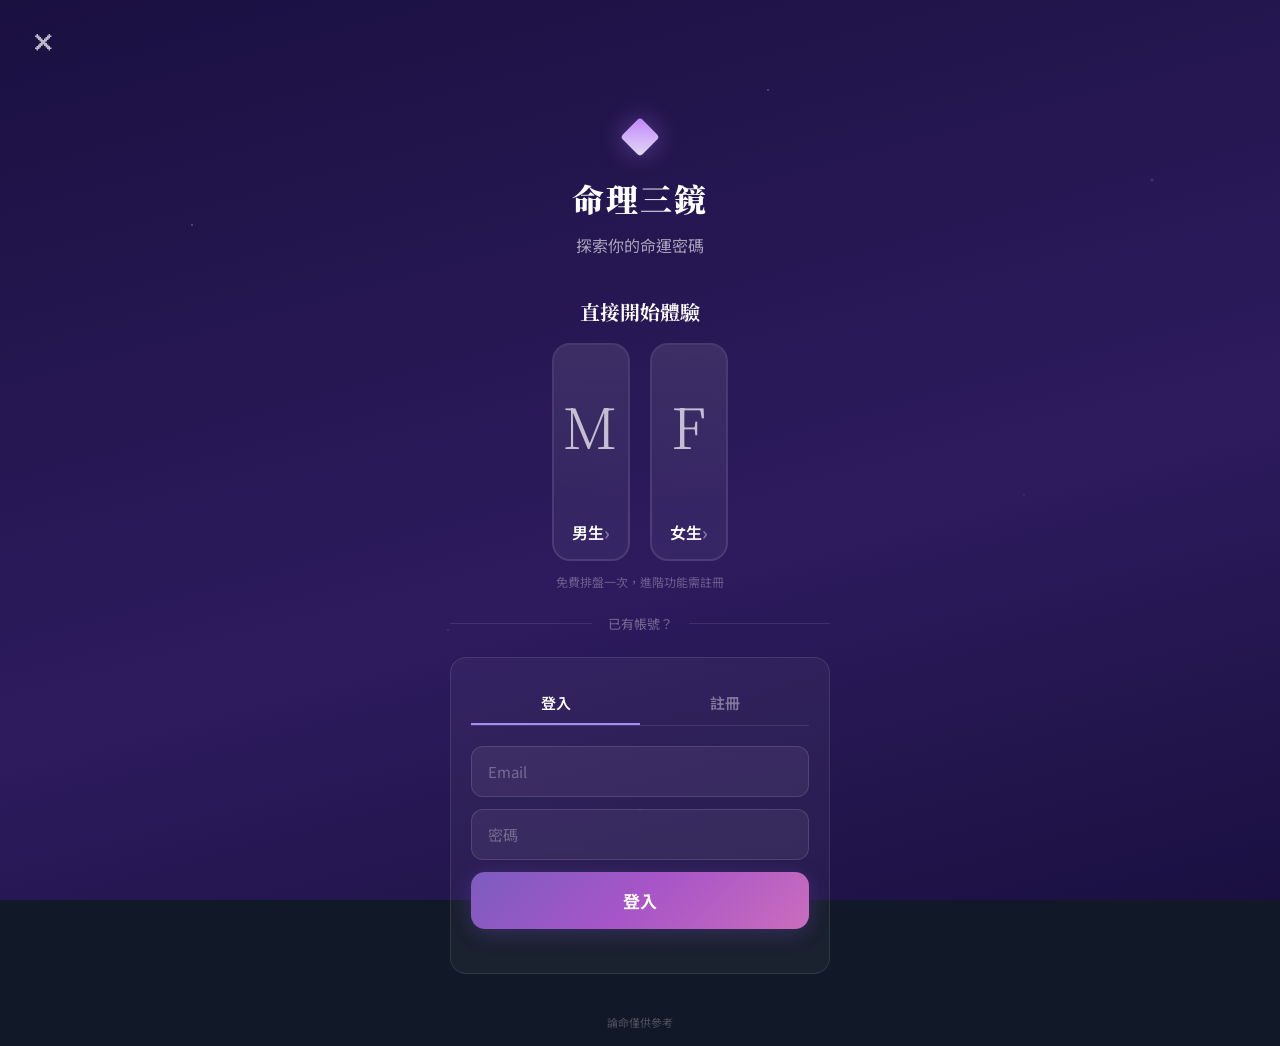
==== commit ba8ce85a: "Update: 直接開始體驗在上、登入在下、footer 論命僅供參考" ====
--- a/wizard.html
+++ b/wizard.html
@@ -4,9 +4,11 @@
     <meta charset="UTF-8" />
     <link rel="icon" href="data:image/svg+xml,<svg xmlns='http://www.w3.org/2000/svg' viewBox='0 0 100 100'><text y='.9em' font-size='90'>✦</text></svg>" />
     <meta name="viewport" content="width=device-width, initial-scale=1.0" />
-    <title>命理三鏡 — 引導模式測試</title>
-    <script type="module" crossorigin src="./assets/wizard-CShBBzo7.js"></script>
-    <link rel="stylesheet" crossorigin href="./assets/wizard-CxkNSpQx.css">
+    <title>命理三鏡 — 引導模式</title>
+    <script type="module" crossorigin src="./assets/wizard-CAsJMx-A.js"></script>
+    <link rel="modulepreload" crossorigin href="./assets/jsx-runtime-CtKVrz-v.js">
+    <link rel="stylesheet" crossorigin href="./assets/jsx-runtime-BpaBfale.css">
+    <link rel="stylesheet" crossorigin href="./assets/wizard-DEgPEDID.css">
   </head>
   <body>
     <div id="wizard-root"></div>
--- a/assets/jsx-runtime-BpaBfale.css
+++ b/assets/jsx-runtime-BpaBfale.css
@@ -0,0 +1 @@
+@import "https://fonts.googleapis.com/css2?family=Noto+Serif+TC:wght@400;600;700;900&family=Noto+Sans+TC:wght@300;400;500;700&display=swap";*,:before,:after{box-sizing:border-box;margin:0;padding:0}:root{--bg:#111827;--surface:#161e30e6;--surface2:#1c253acc;--surface3:#232d41b3;--border:#94856926;--border-hover:#9485694d;--border-active:#c4af8266;--gold:#c4af82;--gold-light:#ddd0a8;--gold-dark:#8a7c5a;--text:#d6d0c4;--text-dim:#a09888;--text-muted:#706860;--text-faint:#4d463e;--teal:#7a9e8e;--red:#c97070;--purple:#8e7eaa;--font-serif:"Noto Serif TC", serif;--font-sans:"Noto Sans TC", sans-serif}body{font-family:var(--font-sans);background:var(--bg);color:var(--text);min-height:100vh;overflow-x:hidden}#root{background:linear-gradient(170deg,#111827 0%,#151c2c 50%,#18202e 100%);min-height:100vh}button{font-family:var(--font-sans);cursor:pointer}textarea,input{font-family:var(--font-sans)}@keyframes spin{to{transform:rotate(360deg)}}@keyframes pulse{0%,to{opacity:.6}50%{opacity:1}}@keyframes barMove{0%{left:-30%}to{left:100%}}@keyframes fadeIn{0%{opacity:0;transform:translateY(16px)}to{opacity:1;transform:translateY(0)}}@keyframes float{0%,to{transform:translateY(0)}50%{transform:translateY(-6px)}}::-webkit-scrollbar{width:6px}::-webkit-scrollbar-track{background:0 0}::-webkit-scrollbar-thumb{background:#94856933;border-radius:3px}::-webkit-scrollbar-thumb:hover{background:#94856959}
--- a/assets/wizard-DEgPEDID.css
+++ b/assets/wizard-DEgPEDID.css
@@ -0,0 +1 @@
+.wizard{flex-direction:column;min-height:100vh;display:flex;position:relative;overflow:hidden}.wizard-bg{z-index:0;background:linear-gradient(165deg,#1a1040 0%,#241650 30%,#2d1b5e 60%,#1a1040 100%);position:fixed;inset:0}.wizard-bg:before{content:"";pointer-events:none;background:radial-gradient(1.5px 1.5px at 15% 25%,#fff6 0%,#0000 100%),radial-gradient(1px 1px at 35% 70%,#ffffff40 0%,#0000 100%),radial-gradient(1.5px 1.5px at 60% 10%,#ffffff59 0%,#0000 100%),radial-gradient(1px 1px at 80% 55%,#fff3 0%,#0000 100%),radial-gradient(1px 1px at 50% 90%,#ffffff26 0%,#0000 100%),radial-gradient(2px 2px at 90% 20%,#b4a0ff4d 0%,#0000 100%);position:absolute;inset:0}.wizard-header{z-index:1;justify-content:space-between;align-items:center;padding:16px 24px;display:flex;position:relative}.wizard-back{color:#ffffffb3;cursor:pointer;background:0 0;border:none;width:40px;padding:8px;font-size:24px;transition:color .2s}.wizard-back:hover{color:#fff}.wizard-logo{font-family:var(--font-serif);letter-spacing:6px;color:#fff;font-size:18px;font-weight:600}.wizard-menu{text-align:right;width:40px}.wizard-progress{z-index:1;justify-content:center;align-items:center;gap:0;padding:8px 40px 16px;display:flex;position:relative}.wizard-progress-track{background:#ffffff26;border-radius:2px;flex:1;max-width:400px;height:3px;position:relative;overflow:hidden}.wizard-progress-fill{background:linear-gradient(90deg,#a78bfa,#c084fc);border-radius:2px;height:100%;transition:width .5s;position:absolute;top:0;left:0}.wizard-progress-labels{justify-content:space-between;max-width:400px;margin:8px auto 0;padding:0 40px;display:flex}.wizard-progress-label{color:#fff6;font-size:11px;transition:color .3s}.wizard-progress-label.active{color:#ffffffd9}.wizard-step-counter{color:#ffffff80;background:#ffffff14;border-radius:12px;padding:3px 10px;font-size:12px;position:absolute;top:8px;right:40px}.wizard-content{z-index:1;flex-direction:column;flex:1;align-items:center;padding:24px;animation:.4s wizardFadeIn;display:flex;position:relative}@keyframes wizardFadeIn{0%{opacity:0;transform:translateY(20px)}to{opacity:1;transform:translateY(0)}}.wizard-question{font-family:var(--font-serif);color:#fff;text-align:center;margin-bottom:32px;font-size:24px;font-weight:700;line-height:1.5}.wizard-subtitle{color:#ffffff8c;text-align:center;margin-top:-20px;margin-bottom:28px;font-size:14px}.wizard-options{flex-direction:column;gap:12px;width:100%;max-width:500px;display:flex}.wizard-option{color:#fff;cursor:pointer;background:#ffffff0f;border:1.5px solid #ffffff1a;border-radius:14px;align-items:center;gap:14px;padding:16px 20px;font-size:16px;transition:all .25s;display:flex}.wizard-option:hover{background:#ffffff1a;border-color:#a08cff66}.wizard-option.selected{background:#7864dc26;border-color:#a08cff99;box-shadow:0 0 20px #7864dc26}.wizard-option-icon{text-align:center;flex-shrink:0;width:32px;font-size:22px}.wizard-option-text{flex:1;font-weight:500}.wizard-option-arrow{color:#ffffff4d;font-size:18px;transition:transform .2s}.wizard-option:hover .wizard-option-arrow{color:#fff9;transform:translate(3px)}.wizard-gender-cards{justify-content:center;gap:20px;max-width:500px;display:flex}.wizard-gender-card{cursor:pointer;background:#ffffff0d;border:2px solid #ffffff1a;border-radius:18px;flex:1;max-width:200px;transition:all .3s;overflow:hidden}.wizard-gender-card:hover{border-color:#a08cff80;transform:translateY(-2px)}.wizard-gender-card.selected{border-color:#a08cffb3;box-shadow:0 4px 24px #7864dc40}.wizard-gender-label{color:#fff;justify-content:space-between;align-items:center;padding:14px 18px;font-size:16px;font-weight:600;display:flex}.wizard-gender-label span:last-child{color:#fff6;font-size:18px}.wizard-date-row{justify-content:center;gap:12px;width:100%;max-width:400px;display:flex}.wizard-select-wrap{flex:1;position:relative}.wizard-select-wrap label{color:#ffffff73;text-align:center;margin-bottom:6px;font-size:12px;display:block}.wizard-select{color:#fff;text-align:center;cursor:pointer;appearance:none;background:#ffffff14;border:1.5px solid #ffffff26;border-radius:12px;width:100%;padding:14px 12px;font-size:16px;transition:border-color .2s}.wizard-select:focus{border-color:#a08cff80;outline:none}.wizard-select option{color:#fff;background:#2d1b5e}.wizard-hint{background:#ffffff0f;border-radius:12px;align-items:flex-start;gap:12px;width:100%;max-width:500px;margin-bottom:24px;padding:14px 18px;display:flex}.wizard-hint-icon{flex-shrink:0;font-size:28px}.wizard-hint-text{color:#ffffffa6;font-size:13px;line-height:1.6}.wizard-time-grid{grid-template-columns:repeat(3,1fr);gap:10px;width:100%;max-width:420px;display:grid}.wizard-time-btn{color:#fff;text-align:center;cursor:pointer;background:#ffffff0f;border:1.5px solid #ffffff1a;border-radius:12px;padding:14px 8px;font-size:14px;transition:all .2s}.wizard-time-btn:hover{background:#ffffff1a;border-color:#a08cff66}.wizard-time-btn.selected{background:#7864dc26;border-color:#a08cff99}.wizard-time-btn .shichen{font-size:16px;font-weight:600}.wizard-time-btn .hours{color:#fff6;margin-top:3px;font-size:11px}.wizard-cta{color:#fff;cursor:pointer;text-align:center;background:linear-gradient(135deg,#7c5cbf,#a855c8,#c96dbd);border:none;border-radius:14px;width:100%;max-width:500px;margin-top:auto;margin-bottom:24px;padding:16px;font-size:17px;font-weight:700;transition:all .3s;box-shadow:0 4px 20px #7850c84d}.wizard-cta:hover{transform:translateY(-1px);box-shadow:0 6px 30px #7850c873}.wizard-cta:disabled{opacity:.4;cursor:not-allowed;box-shadow:none;transform:none}.wizard-cta-secondary{color:#ffffff80;cursor:pointer;background:0 0;border:none;margin-bottom:16px;padding:12px;font-size:15px}.wizard-cta-secondary:hover{color:#fffc}.wizard-welcome{z-index:1;text-align:center;flex-direction:column;flex:1;align-items:center;padding:40px 24px 24px;display:flex;position:relative}.wizard-welcome-icon{margin-bottom:24px;font-size:48px;animation:4s ease-in-out infinite float}.wizard-welcome h1{font-family:var(--font-serif);color:#fff;letter-spacing:2px;margin-bottom:12px;font-size:32px;font-weight:900}.wizard-welcome .tagline{color:#fff9;margin-bottom:40px;font-size:16px}.wizard-badges{gap:16px;margin-bottom:48px;display:flex}.wizard-badge{color:#ffffffa6;background:#ffffff0f;border-radius:20px;align-items:center;gap:6px;padding:8px 16px;font-size:13px;display:flex}.wizard-badge-icon{color:#a78bfa;font-size:14px}.wizard-loading{text-align:center;flex-direction:column;justify-content:center;align-items:center;gap:24px;padding-top:80px;display:flex}.wizard-loading-anim{width:120px;height:120px;position:relative}.wizard-loading-ring{border:2px solid #a08cff26;border-top-color:#a78bfa;border-radius:50%;animation:1.5s linear infinite spin;position:absolute;inset:0}.wizard-loading-ring:nth-child(2){border-top-color:#c084fc;animation-duration:2s;animation-direction:reverse;inset:12px}.wizard-loading-ring:nth-child(3){border-top-color:#e879a8;animation-duration:2.5s;inset:24px}.wizard-loading-star{justify-content:center;align-items:center;font-size:28px;animation:2s ease-in-out infinite pulse;display:flex;position:absolute;inset:36px}.wizard-loading-text{color:#ffffffb3;font-size:16px;animation:2s ease-in-out infinite pulse}.wizard-loading-step{color:#fff6;font-size:13px}.wizard-result{width:100%;max-width:700px;margin:0 auto}.wizard-result-card{background:#ffffff0f;border:1px solid #ffffff1a;border-radius:16px;margin-bottom:16px;padding:24px;animation:.5s wizardFadeIn}.wizard-result-card h3{font-family:var(--font-serif);color:#c4b5fd;align-items:center;gap:8px;margin-bottom:16px;font-size:18px;display:flex}.wizard-result-text{color:#fffc;white-space:pre-wrap;font-size:15px;line-height:1.8}.wizard-result-actions{flex-wrap:wrap;gap:12px;margin-top:24px;display:flex}.wizard-result-btn{cursor:pointer;border-radius:12px;padding:12px 24px;font-size:14px;font-weight:600;transition:all .2s}.wizard-result-btn.primary{color:#fff;background:linear-gradient(135deg,#7c5cbf,#a855c8);border:none}.wizard-result-btn.secondary{color:#ffffffbf;background:#ffffff0f;border:1px solid #ffffff26}.wizard-result-btn:hover{transform:translateY(-1px)}.wizard-chat{box-sizing:border-box;width:100%;max-width:700px;margin:0 auto;overflow:hidden}.wizard-chat-messages{flex-direction:column;gap:12px;max-height:300px;margin-bottom:16px;padding:4px;display:flex;overflow-y:auto}.wizard-chat-msg{border-radius:14px;max-width:85%;padding:12px 16px;font-size:14px;line-height:1.6}.wizard-chat-msg.user{color:#fff;background:#7864dc33;border:1px solid #a08cff33;align-self:flex-end}.wizard-chat-msg.assistant{color:#ffffffd9;white-space:pre-wrap;background:#ffffff0f;border:1px solid #ffffff14;align-self:flex-start}.wizard-chat-input{box-sizing:border-box;gap:8px;width:100%;display:flex}.wizard-chat-input input{color:#fff;background:#ffffff0f;border:1.5px solid #ffffff1f;border-radius:12px;flex:1;min-width:0;padding:14px 18px;font-size:15px}.wizard-chat-input input:focus{border-color:#a08cff66;outline:none}.wizard-chat-input input::placeholder{color:#ffffff4d}.wizard-chat-input button{white-space:nowrap;color:#fff;cursor:pointer;background:linear-gradient(135deg,#7c5cbf,#a855c8);border:none;border-radius:12px;flex-shrink:0;padding:14px 20px;font-size:15px}.wizard-chat-input button:disabled{opacity:.4}.wizard-input{color:#fff;text-align:center;background:#ffffff14;border:1.5px solid #ffffff26;border-radius:12px;width:100%;max-width:400px;padding:14px 18px;font-size:16px}.wizard-input:focus{border-color:#a08cff80;outline:none}.wizard-input::placeholder{color:#ffffff4d}.wizard-system-cards{grid-template-columns:1fr 1fr;gap:12px;width:100%;max-width:420px;display:grid}.wizard-system-card{text-align:center;cursor:pointer;background:#ffffff0f;border:1.5px solid #ffffff1a;border-radius:14px;padding:20px 16px;transition:all .25s}.wizard-system-card:hover{background:#ffffff1a}.wizard-system-card.selected{background:#7864dc26;border-color:#a08cff99}.wizard-system-card .sys-icon{margin-bottom:8px;font-size:32px;display:block}.wizard-system-card .sys-name{color:#fff;font-size:15px;font-weight:600}.wizard-system-card .sys-desc{color:#fff6;margin-top:4px;font-size:11px}.wizard-confirm{width:100%;max-width:500px}.wizard-confirm-card{background:#ffffff0f;border:1px solid #ffffff1a;border-radius:16px;margin-bottom:24px;padding:24px}.wizard-confirm-row{border-bottom:1px solid #ffffff0f;justify-content:space-between;padding:10px 0;font-size:15px;display:flex}.wizard-confirm-row:last-child{border-bottom:none}.wizard-confirm-label{color:#ffffff73}.wizard-confirm-value{color:#fff;font-weight:600}.wizard-footer{z-index:1;text-align:center;color:#ffffff40;padding:16px;font-size:11px;position:relative}.mode-selector{z-index:1;flex-direction:column;justify-content:center;align-items:center;min-height:100vh;padding:40px 24px;display:flex;position:relative}.mode-selector-bg{z-index:0;background:linear-gradient(165deg,#111827 0%,#1a1040 50%,#151c2c 100%);position:fixed;inset:0}.mode-selector h1{font-family:var(--font-serif);color:#fff;z-index:1;margin-bottom:8px;font-size:28px;position:relative}.mode-selector .tagline{color:#ffffff80;z-index:1;margin-bottom:48px;font-size:14px;position:relative}.mode-cards{z-index:1;gap:24px;width:100%;max-width:600px;display:flex;position:relative}.mode-card{text-align:center;cursor:pointer;background:#ffffff0d;border:1.5px solid #ffffff1a;border-radius:20px;flex:1;padding:32px 24px;transition:all .3s}.mode-card:hover{background:#ffffff14;border-color:#a08cff66;transform:translateY(-4px)}.mode-card-icon{margin-bottom:16px;font-size:48px}.mode-card h3{font-family:var(--font-serif);color:#fff;margin-bottom:8px;font-size:18px}.mode-card p{color:#ffffff80;font-size:13px;line-height:1.6}.mode-card-tag{border-radius:12px;margin-top:16px;padding:4px 14px;font-size:11px;font-weight:600;display:inline-block}.mode-card-tag.classic{color:#7a9e8e;background:#7a9e8e26}.mode-card-tag.new{color:#a78bfa;background:#a08cff26}.mode-selector-logout{z-index:1;color:#ffffff59;cursor:pointer;background:0 0;border:none;margin-top:32px;font-size:13px;position:relative}.mode-selector-logout:hover{color:#fff9}.wizard-result-sections{flex-direction:column;gap:16px;display:flex}.wizard-section{background:#ffffff0d;border:1px solid #ffffff14;border-radius:16px;padding:20px 22px;animation:.4s both wizardFadeIn}.wizard-section:first-child{animation-delay:0s}.wizard-section:nth-child(2){animation-delay:80ms}.wizard-section:nth-child(3){animation-delay:.16s}.wizard-section:nth-child(4){animation-delay:.24s}.wizard-section:nth-child(5){animation-delay:.32s}.wizard-section-header{border-bottom:1px solid #ffffff14;margin-bottom:14px;padding-bottom:12px}.wizard-section-title{font-family:var(--font-serif);color:#e2daf5;letter-spacing:.5px;font-size:17px;font-weight:700}.wizard-section-body{color:#ffffffc7;white-space:pre-wrap;font-size:15px;line-height:1.85}.wizard-heban-promo{background:linear-gradient(135deg,#7864dc1a,#c864b414);border:1.5px solid #a08cff33;border-radius:16px;margin:24px 0;padding:24px}.wizard-heban-promo-header{align-items:flex-start;gap:14px;display:flex}.wizard-heban-promo-icon{color:#c084fc;flex-shrink:0;font-size:28px;animation:3s ease-in-out infinite pulse}.wizard-heban-promo-title{font-family:var(--font-serif);color:#fff;margin-bottom:6px;font-size:17px;font-weight:700}.wizard-heban-promo-desc{color:#ffffff8c;font-size:13px;line-height:1.5}.wizard-heban-form{margin-top:20px}.wizard-heban-label{color:#ffffffa6;margin-top:16px;margin-bottom:8px;font-size:13px;font-weight:600}.wizard-heban-label:first-child{margin-top:0}.wizard-heban-relations{flex-wrap:wrap;gap:8px;margin-bottom:8px;display:flex}.wizard-heban-rel-btn{color:#fffc;cursor:pointer;background:#ffffff0f;border:1.5px solid #ffffff1a;border-radius:10px;padding:10px 16px;font-size:14px;transition:all .2s}.wizard-heban-rel-btn:hover{background:#ffffff1a;border-color:#a08cff4d}.wizard-heban-rel-btn.selected{color:#fff;background:#7864dc26;border-color:#a08cff99}.wizard-heban-result{margin:24px 0;animation:.5s wizardFadeIn}.wizard-quick-questions{flex-direction:column;gap:10px;margin-bottom:20px;display:flex}.wizard-quick-q-btn{color:#ffffffd9;text-align:left;cursor:pointer;background:#ffffff0d;border:1.5px solid #ffffff1f;border-radius:12px;width:100%;padding:14px 18px;font-size:15px;transition:all .2s}.wizard-quick-q-btn:hover{color:#fff;background:#7864dc1f;border-color:#a08cff59}.wizard-quick-q-btn:disabled{opacity:.4;cursor:not-allowed}.wizard-quick-q-divider{color:#ffffff59;text-align:center;margin:12px 0 4px;font-size:13px;position:relative}.wizard-quick-q-divider:before,.wizard-quick-q-divider:after{content:"";background:#ffffff1a;width:28%;height:1px;position:absolute;top:50%}.wizard-quick-q-divider:before{left:0}.wizard-quick-q-divider:after{right:0}.wizard-quick-q-deep{background:#c8a0640f;border-color:#c8a06433;font-weight:600}.wizard-quick-q-deep:hover{background:#c8a0641f;border-color:#c8a06466}.wizard-quick-q-heban{background:#7864dc0f;border-color:#a08cff2e}.wizard-quick-q-heban:hover{background:#7864dc26;border-color:#a08cff66}.wizard-quick-q-toggle{color:#ffffff80;cursor:pointer;background:0 0;border:1px solid #ffffff26;border-radius:20px;margin:0 auto 16px;padding:8px 20px;font-size:13px;transition:all .2s;display:block}.wizard-quick-q-toggle:hover{color:#fffc;border-color:#a08cff59}.wizard-diamond{display:inline-block;position:relative}.wizard-diamond:before{content:"";background:linear-gradient(135deg,#c084fc,#e2daf5);border-radius:2px;width:12px;height:12px;display:inline-block;transform:rotate(45deg)}.wizard-welcome-icon.wizard-diamond{margin-bottom:24px;font-size:0}.wizard-welcome-icon.wizard-diamond:before{border-radius:4px;width:28px;height:28px;box-shadow:0 0 24px #c084fc66}.wizard-loading-star.wizard-diamond:before{border-radius:3px;width:18px;height:18px;animation:2s ease-in-out infinite pulse;box-shadow:0 0 16px #c084fc80}.wizard-heban-promo-icon.wizard-diamond{flex-shrink:0;justify-content:center;align-items:center;width:28px;height:28px;font-size:0;display:flex}.wizard-heban-promo-icon.wizard-diamond:before{border-radius:3px;width:16px;height:16px;box-shadow:0 0 12px #c084fc66}.wizard-gender-icon{color:#ffffffb3;width:100%;height:160px;font-size:56px;font-weight:300;font-family:var(--font-serif);letter-spacing:2px;background:linear-gradient(#ffffff0d,#0000);justify-content:center;align-items:center;display:flex}.wizard-welcome-auth{flex-direction:column;align-items:center;width:100%;max-width:380px;display:flex}.wizard-welcome-auth-card{background:#ffffff0a;border:1px solid #ffffff1a;border-radius:16px;width:100%;padding:24px 20px 20px}.wizard-welcome-auth-tabs{border-bottom:1px solid #ffffff1a;gap:0;margin-bottom:20px;display:flex}.wizard-welcome-auth-tab{color:#fff6;cursor:pointer;background:0 0;border:none;border-bottom:2px solid #0000;flex:1;padding:10px 0;font-size:15px;font-weight:600;transition:all .2s}.wizard-welcome-auth-tab.active{color:#fff;border-bottom-color:#a78bfa}.wizard-welcome-auth-tab:hover{color:#ffffffb3}.wizard-welcome-divider{align-items:center;gap:16px;width:100%;max-width:380px;margin:24px 0;display:flex}.wizard-welcome-divider:before,.wizard-welcome-divider:after{content:"";background:#ffffff1a;flex:1;height:1px}.wizard-welcome-divider span{color:#ffffff59;font-size:13px}.wizard-guest-note{color:#ffffff4d;text-align:center;margin-top:12px;font-size:12px}.wizard-user-greeting{color:#fff9;align-items:center;gap:12px;margin-bottom:20px;font-size:14px;display:flex}.wizard-logout-link{color:#ffffff59;cursor:pointer;background:0 0;border:none;font-size:12px;text-decoration:underline}.wizard-logout-link:hover{color:#fff9}.wizard-auth-overlay{-webkit-backdrop-filter:blur(4px);backdrop-filter:blur(4px);z-index:100;background:#0009;justify-content:center;align-items:center;padding:24px;animation:.25s wizardFadeIn;display:flex;position:fixed;inset:0}.wizard-auth-modal{background:linear-gradient(165deg,#241650,#1a1040);border:1.5px solid #ffffff1f;border-radius:20px;width:100%;max-width:380px;padding:36px 28px 28px;position:relative;box-shadow:0 20px 60px #00000080}.wizard-auth-close{color:#fff6;cursor:pointer;background:0 0;border:none;font-size:18px;position:absolute;top:14px;right:16px}.wizard-auth-close:hover{color:#ffffffb3}.wizard-auth-title{font-family:var(--font-serif);color:#fff;text-align:center;margin-bottom:8px;font-size:20px;font-weight:700}.wizard-auth-subtitle{color:#ffffff80;text-align:center;margin-bottom:24px;font-size:13px;line-height:1.5}.wizard-auth-input{color:#fff;box-sizing:border-box;background:#ffffff0f;border:1.5px solid #ffffff1f;border-radius:12px;width:100%;margin-bottom:12px;padding:14px 16px;font-size:15px}.wizard-auth-input:focus{border-color:#a08cff80;outline:none}.wizard-auth-input::placeholder{color:#ffffff4d}.wizard-auth-error{color:#f87171;text-align:center;margin-bottom:8px;font-size:13px}.wizard-auth-switch{color:#ffffff73;cursor:pointer;background:0 0;border:none;margin:16px auto 0;font-size:13px;display:block}.wizard-auth-switch:hover{color:#ffffffbf}@media (width<=600px){.wizard-content{padding:16px}.wizard-gender-cards{gap:12px}.wizard-gender-icon{height:100px;font-size:44px}.wizard-question{margin-bottom:20px;font-size:20px}.wizard-time-grid{grid-template-columns:repeat(2,1fr)}.mode-cards{flex-direction:column}.wizard-system-cards{grid-template-columns:1fr}.wizard-welcome h1{font-size:26px}.wizard-chat,.wizard-chat-input{box-sizing:border-box;width:100%}.wizard-chat-input input{min-width:0;padding:12px 14px;font-size:14px}.wizard-chat-input button{white-space:nowrap;flex-shrink:0;padding:12px 14px;font-size:14px}.wizard-section{padding:16px}.wizard-section-title{font-size:15px}.wizard-section-body{font-size:14px;line-height:1.75}.wizard-heban-promo{padding:16px}.wizard-heban-relations{gap:6px}.wizard-heban-rel-btn{padding:8px 12px;font-size:13px}.wizard-date-row{gap:8px}.wizard-select{padding:12px 8px;font-size:14px}.wizard-result-actions{flex-direction:column;gap:8px}.wizard-result-btn{text-align:center;width:100%}.wizard-cta{margin-bottom:16px}.wizard-header{padding:12px 16px}.wizard-logo{letter-spacing:4px;font-size:16px}}
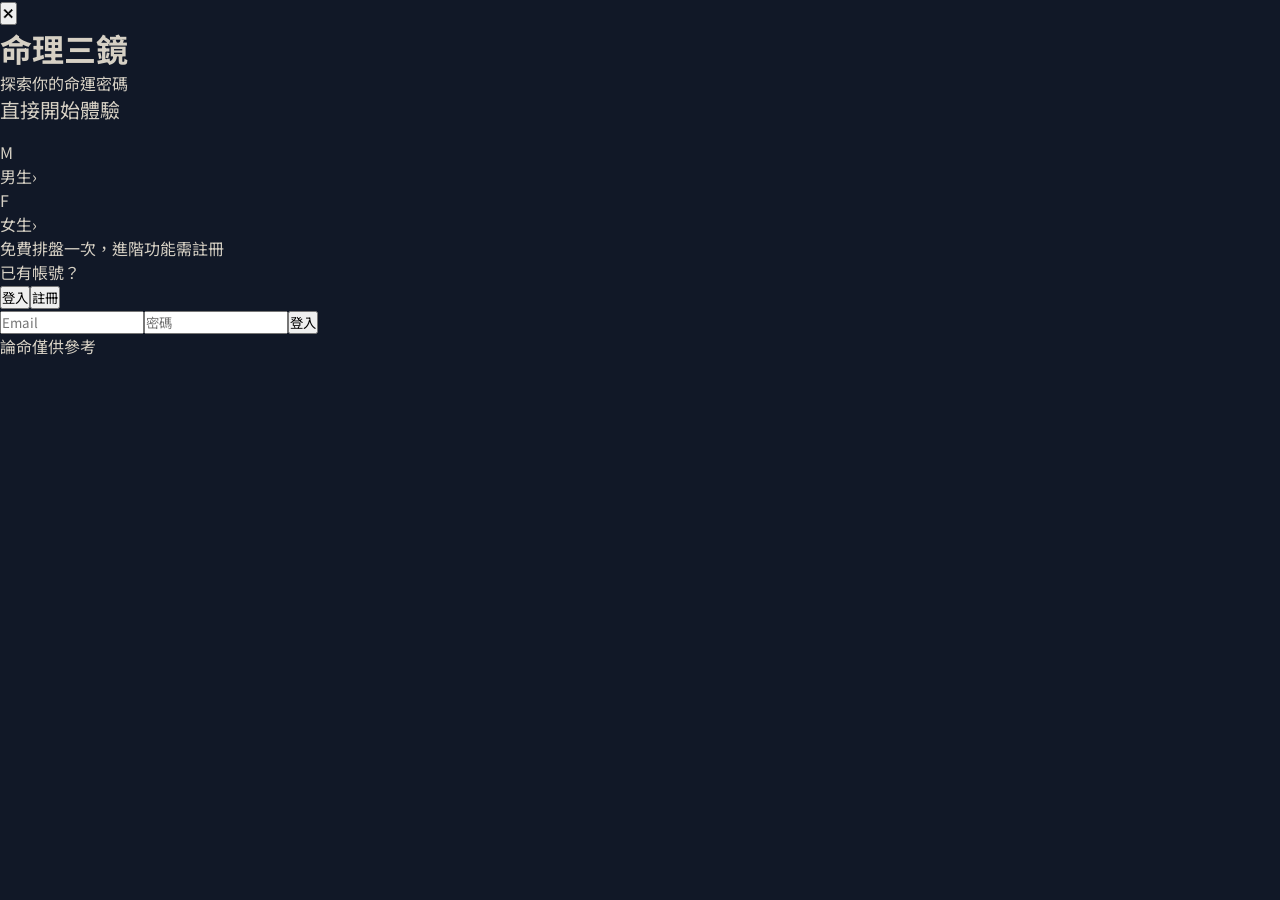
==== commit fe51f36a: "UI: 自動抓段落末句 highlight，不改 prompt" ====
--- a/wizard.html
+++ b/wizard.html
@@ -5,10 +5,10 @@
     <link rel="icon" href="data:image/svg+xml,<svg xmlns='http://www.w3.org/2000/svg' viewBox='0 0 100 100'><text y='.9em' font-size='90'>✦</text></svg>" />
     <meta name="viewport" content="width=device-width, initial-scale=1.0" />
     <title>命理三鏡 — 引導模式</title>
-    <script type="module" crossorigin src="./assets/wizard-CAsJMx-A.js"></script>
+    <script type="module" crossorigin src="./assets/wizard-CrN2bfib.js"></script>
     <link rel="modulepreload" crossorigin href="./assets/jsx-runtime-CtKVrz-v.js">
     <link rel="stylesheet" crossorigin href="./assets/jsx-runtime-BpaBfale.css">
-    <link rel="stylesheet" crossorigin href="./assets/wizard-DEgPEDID.css">
+    <link rel="stylesheet" crossorigin href="./assets/wizard-BfRZbqlV.css">
   </head>
   <body>
     <div id="wizard-root"></div>
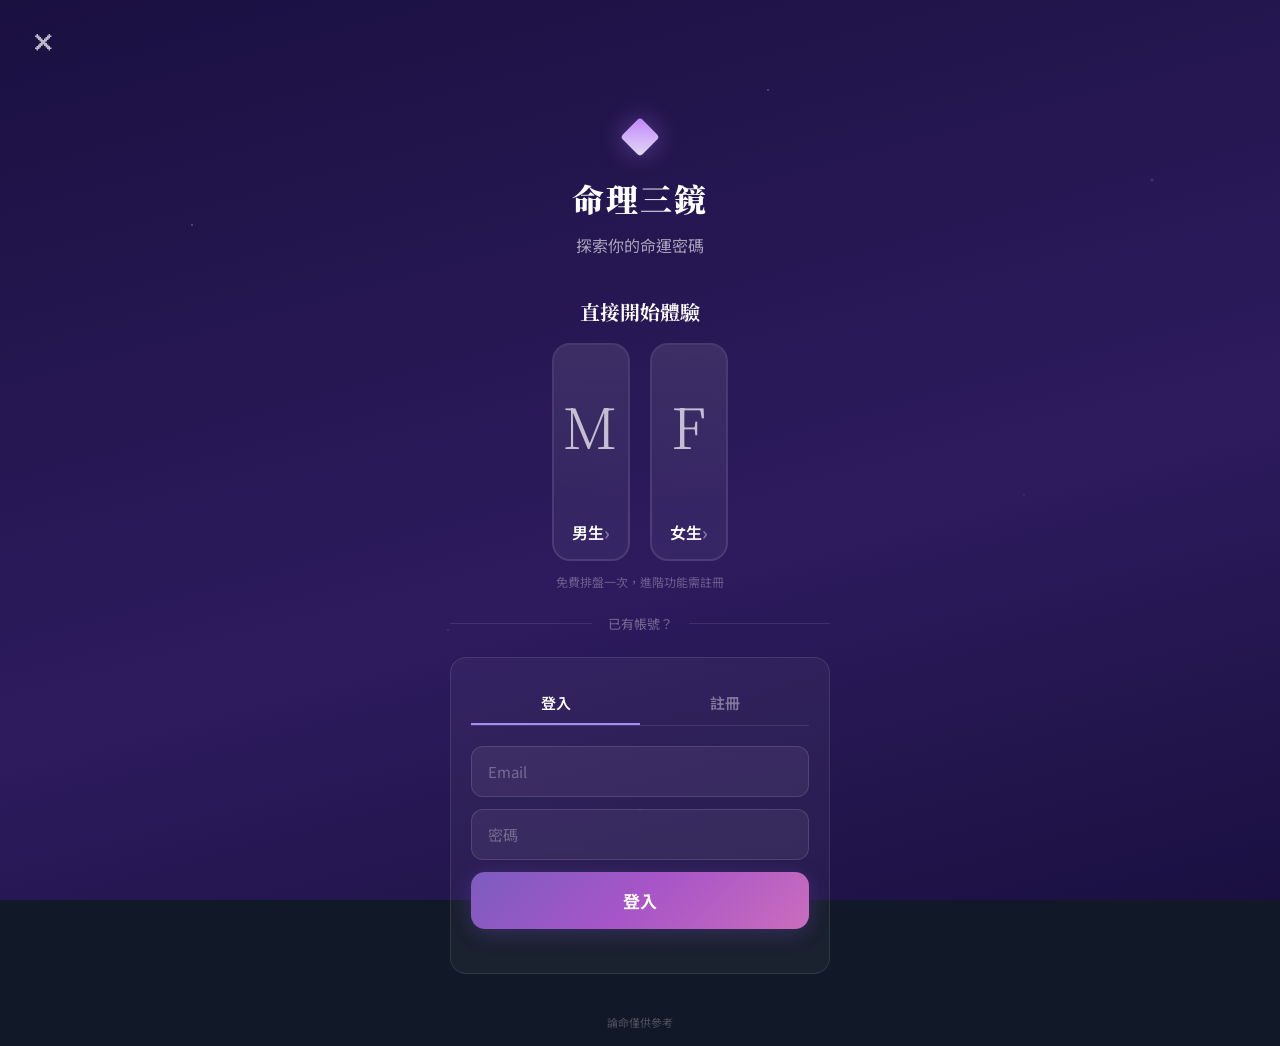
==== commit 2ebb1268: "雙模型：一般分析 Sonnet、大運流年 Opus" ====
--- a/wizard.html
+++ b/wizard.html
@@ -5,7 +5,7 @@
     <link rel="icon" href="data:image/svg+xml,<svg xmlns='http://www.w3.org/2000/svg' viewBox='0 0 100 100'><text y='.9em' font-size='90'>✦</text></svg>" />
     <meta name="viewport" content="width=device-width, initial-scale=1.0" />
     <title>命理三鏡 — 引導模式</title>
-    <script type="module" crossorigin src="./assets/wizard-CrN2bfib.js"></script>
+    <script type="module" crossorigin src="./assets/wizard-CNlU5bJK.js"></script>
     <link rel="modulepreload" crossorigin href="./assets/jsx-runtime-CtKVrz-v.js">
     <link rel="stylesheet" crossorigin href="./assets/jsx-runtime-BpaBfale.css">
     <link rel="stylesheet" crossorigin href="./assets/wizard-BfRZbqlV.css">
--- a/assets/wizard-BfRZbqlV.css
+++ b/assets/wizard-BfRZbqlV.css
@@ -0,0 +1 @@
+.wizard{flex-direction:column;min-height:100vh;display:flex;position:relative;overflow:hidden}.wizard-bg{z-index:0;background:linear-gradient(165deg,#1a1040 0%,#241650 30%,#2d1b5e 60%,#1a1040 100%);position:fixed;inset:0}.wizard-bg:before{content:"";pointer-events:none;background:radial-gradient(1.5px 1.5px at 15% 25%,#fff6 0%,#0000 100%),radial-gradient(1px 1px at 35% 70%,#ffffff40 0%,#0000 100%),radial-gradient(1.5px 1.5px at 60% 10%,#ffffff59 0%,#0000 100%),radial-gradient(1px 1px at 80% 55%,#fff3 0%,#0000 100%),radial-gradient(1px 1px at 50% 90%,#ffffff26 0%,#0000 100%),radial-gradient(2px 2px at 90% 20%,#b4a0ff4d 0%,#0000 100%);position:absolute;inset:0}.wizard-header{z-index:1;justify-content:space-between;align-items:center;padding:16px 24px;display:flex;position:relative}.wizard-back{color:#ffffffb3;cursor:pointer;background:0 0;border:none;width:40px;padding:8px;font-size:24px;transition:color .2s}.wizard-back:hover{color:#fff}.wizard-logo{font-family:var(--font-serif);letter-spacing:6px;color:#fff;font-size:18px;font-weight:600}.wizard-menu{text-align:right;width:40px}.wizard-progress{z-index:1;justify-content:center;align-items:center;gap:0;padding:8px 40px 16px;display:flex;position:relative}.wizard-progress-track{background:#ffffff26;border-radius:2px;flex:1;max-width:400px;height:3px;position:relative;overflow:hidden}.wizard-progress-fill{background:linear-gradient(90deg,#a78bfa,#c084fc);border-radius:2px;height:100%;transition:width .5s;position:absolute;top:0;left:0}.wizard-progress-labels{justify-content:space-between;max-width:400px;margin:8px auto 0;padding:0 40px;display:flex}.wizard-progress-label{color:#fff6;font-size:11px;transition:color .3s}.wizard-progress-label.active{color:#ffffffd9}.wizard-step-counter{color:#ffffff80;background:#ffffff14;border-radius:12px;padding:3px 10px;font-size:12px;position:absolute;top:8px;right:40px}.wizard-content{z-index:1;flex-direction:column;flex:1;align-items:center;padding:24px;animation:.4s wizardFadeIn;display:flex;position:relative}@keyframes wizardFadeIn{0%{opacity:0;transform:translateY(20px)}to{opacity:1;transform:translateY(0)}}.wizard-question{font-family:var(--font-serif);color:#fff;text-align:center;margin-bottom:32px;font-size:24px;font-weight:700;line-height:1.5}.wizard-subtitle{color:#ffffff8c;text-align:center;margin-top:-20px;margin-bottom:28px;font-size:14px}.wizard-options{flex-direction:column;gap:12px;width:100%;max-width:500px;display:flex}.wizard-option{color:#fff;cursor:pointer;background:#ffffff0f;border:1.5px solid #ffffff1a;border-radius:14px;align-items:center;gap:14px;padding:16px 20px;font-size:16px;transition:all .25s;display:flex}.wizard-option:hover{background:#ffffff1a;border-color:#a08cff66}.wizard-option.selected{background:#7864dc26;border-color:#a08cff99;box-shadow:0 0 20px #7864dc26}.wizard-option-icon{text-align:center;flex-shrink:0;width:32px;font-size:22px}.wizard-option-text{flex:1;font-weight:500}.wizard-option-arrow{color:#ffffff4d;font-size:18px;transition:transform .2s}.wizard-option:hover .wizard-option-arrow{color:#fff9;transform:translate(3px)}.wizard-gender-cards{justify-content:center;gap:20px;max-width:500px;display:flex}.wizard-gender-card{cursor:pointer;background:#ffffff0d;border:2px solid #ffffff1a;border-radius:18px;flex:1;max-width:200px;transition:all .3s;overflow:hidden}.wizard-gender-card:hover{border-color:#a08cff80;transform:translateY(-2px)}.wizard-gender-card.selected{border-color:#a08cffb3;box-shadow:0 4px 24px #7864dc40}.wizard-gender-label{color:#fff;justify-content:space-between;align-items:center;padding:14px 18px;font-size:16px;font-weight:600;display:flex}.wizard-gender-label span:last-child{color:#fff6;font-size:18px}.wizard-date-row{justify-content:center;gap:12px;width:100%;max-width:400px;display:flex}.wizard-select-wrap{flex:1;position:relative}.wizard-select-wrap label{color:#ffffff73;text-align:center;margin-bottom:6px;font-size:12px;display:block}.wizard-select{color:#fff;text-align:center;cursor:pointer;appearance:none;background:#ffffff14;border:1.5px solid #ffffff26;border-radius:12px;width:100%;padding:14px 12px;font-size:16px;transition:border-color .2s}.wizard-select:focus{border-color:#a08cff80;outline:none}.wizard-select option{color:#fff;background:#2d1b5e}.wizard-hint{background:#ffffff0f;border-radius:12px;align-items:flex-start;gap:12px;width:100%;max-width:500px;margin-bottom:24px;padding:14px 18px;display:flex}.wizard-hint-icon{flex-shrink:0;font-size:28px}.wizard-hint-text{color:#ffffffa6;font-size:13px;line-height:1.6}.wizard-time-grid{grid-template-columns:repeat(3,1fr);gap:10px;width:100%;max-width:420px;display:grid}.wizard-time-btn{color:#fff;text-align:center;cursor:pointer;background:#ffffff0f;border:1.5px solid #ffffff1a;border-radius:12px;padding:14px 8px;font-size:14px;transition:all .2s}.wizard-time-btn:hover{background:#ffffff1a;border-color:#a08cff66}.wizard-time-btn.selected{background:#7864dc26;border-color:#a08cff99}.wizard-time-btn .shichen{font-size:16px;font-weight:600}.wizard-time-btn .hours{color:#fff6;margin-top:3px;font-size:11px}.wizard-cta{color:#fff;cursor:pointer;text-align:center;background:linear-gradient(135deg,#7c5cbf,#a855c8,#c96dbd);border:none;border-radius:14px;width:100%;max-width:500px;margin-top:auto;margin-bottom:24px;padding:16px;font-size:17px;font-weight:700;transition:all .3s;box-shadow:0 4px 20px #7850c84d}.wizard-cta:hover{transform:translateY(-1px);box-shadow:0 6px 30px #7850c873}.wizard-cta:disabled{opacity:.4;cursor:not-allowed;box-shadow:none;transform:none}.wizard-cta-secondary{color:#ffffff80;cursor:pointer;background:0 0;border:none;margin-bottom:16px;padding:12px;font-size:15px}.wizard-cta-secondary:hover{color:#fffc}.wizard-welcome{z-index:1;text-align:center;flex-direction:column;flex:1;align-items:center;padding:40px 24px 24px;display:flex;position:relative}.wizard-welcome-icon{margin-bottom:24px;font-size:48px;animation:4s ease-in-out infinite float}.wizard-welcome h1{font-family:var(--font-serif);color:#fff;letter-spacing:2px;margin-bottom:12px;font-size:32px;font-weight:900}.wizard-welcome .tagline{color:#fff9;margin-bottom:40px;font-size:16px}.wizard-badges{gap:16px;margin-bottom:48px;display:flex}.wizard-badge{color:#ffffffa6;background:#ffffff0f;border-radius:20px;align-items:center;gap:6px;padding:8px 16px;font-size:13px;display:flex}.wizard-badge-icon{color:#a78bfa;font-size:14px}.wizard-loading{text-align:center;flex-direction:column;justify-content:center;align-items:center;gap:24px;padding-top:80px;display:flex}.wizard-loading-anim{width:120px;height:120px;position:relative}.wizard-loading-ring{border:2px solid #a08cff26;border-top-color:#a78bfa;border-radius:50%;animation:1.5s linear infinite spin;position:absolute;inset:0}.wizard-loading-ring:nth-child(2){border-top-color:#c084fc;animation-duration:2s;animation-direction:reverse;inset:12px}.wizard-loading-ring:nth-child(3){border-top-color:#e879a8;animation-duration:2.5s;inset:24px}.wizard-loading-star{justify-content:center;align-items:center;font-size:28px;animation:2s ease-in-out infinite pulse;display:flex;position:absolute;inset:36px}.wizard-loading-text{color:#ffffffb3;font-size:16px;animation:2s ease-in-out infinite pulse}.wizard-loading-step{color:#fff6;font-size:13px}.wizard-result{width:100%;max-width:700px;margin:0 auto}.wizard-result-card{background:#ffffff0f;border:1px solid #ffffff1a;border-radius:16px;margin-bottom:16px;padding:24px;animation:.5s wizardFadeIn}.wizard-result-card h3{font-family:var(--font-serif);color:#c4b5fd;align-items:center;gap:8px;margin-bottom:16px;font-size:18px;display:flex}.wizard-result-text{color:#fffc;white-space:pre-wrap;font-size:15px;line-height:1.8}.wizard-result-actions{flex-wrap:wrap;gap:12px;margin-top:24px;display:flex}.wizard-result-btn{cursor:pointer;border-radius:12px;padding:12px 24px;font-size:14px;font-weight:600;transition:all .2s}.wizard-result-btn.primary{color:#fff;background:linear-gradient(135deg,#7c5cbf,#a855c8);border:none}.wizard-result-btn.secondary{color:#ffffffbf;background:#ffffff0f;border:1px solid #ffffff26}.wizard-result-btn:hover{transform:translateY(-1px)}.wizard-chat{box-sizing:border-box;width:100%;max-width:700px;margin:0 auto;overflow:hidden}.wizard-chat-messages{flex-direction:column;gap:12px;max-height:300px;margin-bottom:16px;padding:4px;display:flex;overflow-y:auto}.wizard-chat-msg{border-radius:14px;max-width:85%;padding:12px 16px;font-size:14px;line-height:1.6}.wizard-chat-msg.user{color:#fff;background:#7864dc33;border:1px solid #a08cff33;align-self:flex-end}.wizard-chat-msg.assistant{color:#ffffffd9;white-space:pre-wrap;background:#ffffff0f;border:1px solid #ffffff14;align-self:flex-start}.wizard-chat-input{box-sizing:border-box;gap:8px;width:100%;display:flex}.wizard-chat-input input{color:#fff;background:#ffffff0f;border:1.5px solid #ffffff1f;border-radius:12px;flex:1;min-width:0;padding:14px 18px;font-size:15px}.wizard-chat-input input:focus{border-color:#a08cff66;outline:none}.wizard-chat-input input::placeholder{color:#ffffff4d}.wizard-chat-input button{white-space:nowrap;color:#fff;cursor:pointer;background:linear-gradient(135deg,#7c5cbf,#a855c8);border:none;border-radius:12px;flex-shrink:0;padding:14px 20px;font-size:15px}.wizard-chat-input button:disabled{opacity:.4}.wizard-input{color:#fff;text-align:center;background:#ffffff14;border:1.5px solid #ffffff26;border-radius:12px;width:100%;max-width:400px;padding:14px 18px;font-size:16px}.wizard-input:focus{border-color:#a08cff80;outline:none}.wizard-input::placeholder{color:#ffffff4d}.wizard-system-cards{grid-template-columns:1fr 1fr;gap:12px;width:100%;max-width:420px;display:grid}.wizard-system-card{text-align:center;cursor:pointer;background:#ffffff0f;border:1.5px solid #ffffff1a;border-radius:14px;padding:20px 16px;transition:all .25s}.wizard-system-card:hover{background:#ffffff1a}.wizard-system-card.selected{background:#7864dc26;border-color:#a08cff99}.wizard-system-card .sys-icon{margin-bottom:8px;font-size:32px;display:block}.wizard-system-card .sys-name{color:#fff;font-size:15px;font-weight:600}.wizard-system-card .sys-desc{color:#fff6;margin-top:4px;font-size:11px}.wizard-confirm{width:100%;max-width:500px}.wizard-confirm-card{background:#ffffff0f;border:1px solid #ffffff1a;border-radius:16px;margin-bottom:24px;padding:24px}.wizard-confirm-row{border-bottom:1px solid #ffffff0f;justify-content:space-between;padding:10px 0;font-size:15px;display:flex}.wizard-confirm-row:last-child{border-bottom:none}.wizard-confirm-label{color:#ffffff73}.wizard-confirm-value{color:#fff;font-weight:600}.wizard-footer{z-index:1;text-align:center;color:#ffffff40;padding:16px;font-size:11px;position:relative}.mode-selector{z-index:1;flex-direction:column;justify-content:center;align-items:center;min-height:100vh;padding:40px 24px;display:flex;position:relative}.mode-selector-bg{z-index:0;background:linear-gradient(165deg,#111827 0%,#1a1040 50%,#151c2c 100%);position:fixed;inset:0}.mode-selector h1{font-family:var(--font-serif);color:#fff;z-index:1;margin-bottom:8px;font-size:28px;position:relative}.mode-selector .tagline{color:#ffffff80;z-index:1;margin-bottom:48px;font-size:14px;position:relative}.mode-cards{z-index:1;gap:24px;width:100%;max-width:600px;display:flex;position:relative}.mode-card{text-align:center;cursor:pointer;background:#ffffff0d;border:1.5px solid #ffffff1a;border-radius:20px;flex:1;padding:32px 24px;transition:all .3s}.mode-card:hover{background:#ffffff14;border-color:#a08cff66;transform:translateY(-4px)}.mode-card-icon{margin-bottom:16px;font-size:48px}.mode-card h3{font-family:var(--font-serif);color:#fff;margin-bottom:8px;font-size:18px}.mode-card p{color:#ffffff80;font-size:13px;line-height:1.6}.mode-card-tag{border-radius:12px;margin-top:16px;padding:4px 14px;font-size:11px;font-weight:600;display:inline-block}.mode-card-tag.classic{color:#7a9e8e;background:#7a9e8e26}.mode-card-tag.new{color:#a78bfa;background:#a08cff26}.mode-selector-logout{z-index:1;color:#ffffff59;cursor:pointer;background:0 0;border:none;margin-top:32px;font-size:13px;position:relative}.mode-selector-logout:hover{color:#fff9}.wizard-result-sections{flex-direction:column;gap:16px;display:flex}.wizard-section{background:#ffffff0d;border:1px solid #ffffff14;border-radius:16px;padding:20px 22px;animation:.4s both wizardFadeIn}.wizard-section:first-child{animation-delay:0s}.wizard-section:nth-child(2){animation-delay:80ms}.wizard-section:nth-child(3){animation-delay:.16s}.wizard-section:nth-child(4){animation-delay:.24s}.wizard-section:nth-child(5){animation-delay:.32s}.wizard-section-header{border-bottom:1px solid #ffffff14;margin-bottom:14px;padding-bottom:12px}.wizard-section-title{font-family:var(--font-serif);color:#e2daf5;letter-spacing:.5px;font-size:17px;font-weight:700}.wizard-section-body{color:#ffffffc7;white-space:pre-wrap;font-size:15px;line-height:1.85}.wizard-section-summary{color:#ffffffeb;white-space:pre-wrap;background:linear-gradient(135deg,#a78bfa1f,#c084fc14);border-left:3px solid #a78bfa99;border-radius:0 10px 10px 0;margin-top:14px;padding:12px 16px;font-size:14px;font-weight:500;line-height:1.7}.wizard-heban-promo{background:linear-gradient(135deg,#7864dc1a,#c864b414);border:1.5px solid #a08cff33;border-radius:16px;margin:24px 0;padding:24px}.wizard-heban-promo-header{align-items:flex-start;gap:14px;display:flex}.wizard-heban-promo-icon{color:#c084fc;flex-shrink:0;font-size:28px;animation:3s ease-in-out infinite pulse}.wizard-heban-promo-title{font-family:var(--font-serif);color:#fff;margin-bottom:6px;font-size:17px;font-weight:700}.wizard-heban-promo-desc{color:#ffffff8c;font-size:13px;line-height:1.5}.wizard-heban-form{margin-top:20px}.wizard-heban-label{color:#ffffffa6;margin-top:16px;margin-bottom:8px;font-size:13px;font-weight:600}.wizard-heban-label:first-child{margin-top:0}.wizard-heban-relations{flex-wrap:wrap;gap:8px;margin-bottom:8px;display:flex}.wizard-heban-rel-btn{color:#fffc;cursor:pointer;background:#ffffff0f;border:1.5px solid #ffffff1a;border-radius:10px;padding:10px 16px;font-size:14px;transition:all .2s}.wizard-heban-rel-btn:hover{background:#ffffff1a;border-color:#a08cff4d}.wizard-heban-rel-btn.selected{color:#fff;background:#7864dc26;border-color:#a08cff99}.wizard-heban-result{margin:24px 0;animation:.5s wizardFadeIn}.wizard-quick-questions{flex-direction:column;gap:10px;margin-bottom:20px;display:flex}.wizard-quick-q-btn{color:#ffffffd9;text-align:left;cursor:pointer;background:#ffffff0d;border:1.5px solid #ffffff1f;border-radius:12px;width:100%;padding:14px 18px;font-size:15px;transition:all .2s}.wizard-quick-q-btn:hover{color:#fff;background:#7864dc1f;border-color:#a08cff59}.wizard-quick-q-btn:disabled{opacity:.4;cursor:not-allowed}.wizard-quick-q-divider{color:#ffffff59;text-align:center;margin:12px 0 4px;font-size:13px;position:relative}.wizard-quick-q-divider:before,.wizard-quick-q-divider:after{content:"";background:#ffffff1a;width:28%;height:1px;position:absolute;top:50%}.wizard-quick-q-divider:before{left:0}.wizard-quick-q-divider:after{right:0}.wizard-quick-q-deep{background:#c8a0640f;border-color:#c8a06433;font-weight:600}.wizard-quick-q-deep:hover{background:#c8a0641f;border-color:#c8a06466}.wizard-quick-q-heban{background:#7864dc0f;border-color:#a08cff2e}.wizard-quick-q-heban:hover{background:#7864dc26;border-color:#a08cff66}.wizard-quick-q-toggle{color:#ffffff80;cursor:pointer;background:0 0;border:1px solid #ffffff26;border-radius:20px;margin:0 auto 16px;padding:8px 20px;font-size:13px;transition:all .2s;display:block}.wizard-quick-q-toggle:hover{color:#fffc;border-color:#a08cff59}.wizard-diamond{display:inline-block;position:relative}.wizard-diamond:before{content:"";background:linear-gradient(135deg,#c084fc,#e2daf5);border-radius:2px;width:12px;height:12px;display:inline-block;transform:rotate(45deg)}.wizard-welcome-icon.wizard-diamond{margin-bottom:24px;font-size:0}.wizard-welcome-icon.wizard-diamond:before{border-radius:4px;width:28px;height:28px;box-shadow:0 0 24px #c084fc66}.wizard-loading-star.wizard-diamond:before{border-radius:3px;width:18px;height:18px;animation:2s ease-in-out infinite pulse;box-shadow:0 0 16px #c084fc80}.wizard-heban-promo-icon.wizard-diamond{flex-shrink:0;justify-content:center;align-items:center;width:28px;height:28px;font-size:0;display:flex}.wizard-heban-promo-icon.wizard-diamond:before{border-radius:3px;width:16px;height:16px;box-shadow:0 0 12px #c084fc66}.wizard-gender-icon{color:#ffffffb3;width:100%;height:160px;font-size:56px;font-weight:300;font-family:var(--font-serif);letter-spacing:2px;background:linear-gradient(#ffffff0d,#0000);justify-content:center;align-items:center;display:flex}.wizard-welcome-auth{flex-direction:column;align-items:center;width:100%;max-width:380px;display:flex}.wizard-welcome-auth-card{background:#ffffff0a;border:1px solid #ffffff1a;border-radius:16px;width:100%;padding:24px 20px 20px}.wizard-welcome-auth-tabs{border-bottom:1px solid #ffffff1a;gap:0;margin-bottom:20px;display:flex}.wizard-welcome-auth-tab{color:#fff6;cursor:pointer;background:0 0;border:none;border-bottom:2px solid #0000;flex:1;padding:10px 0;font-size:15px;font-weight:600;transition:all .2s}.wizard-welcome-auth-tab.active{color:#fff;border-bottom-color:#a78bfa}.wizard-welcome-auth-tab:hover{color:#ffffffb3}.wizard-welcome-divider{align-items:center;gap:16px;width:100%;max-width:380px;margin:24px 0;display:flex}.wizard-welcome-divider:before,.wizard-welcome-divider:after{content:"";background:#ffffff1a;flex:1;height:1px}.wizard-welcome-divider span{color:#ffffff59;font-size:13px}.wizard-guest-note{color:#ffffff4d;text-align:center;margin-top:12px;font-size:12px}.wizard-user-greeting{color:#fff9;align-items:center;gap:12px;margin-bottom:20px;font-size:14px;display:flex}.wizard-logout-link{color:#ffffff59;cursor:pointer;background:0 0;border:none;font-size:12px;text-decoration:underline}.wizard-logout-link:hover{color:#fff9}.wizard-auth-overlay{-webkit-backdrop-filter:blur(4px);backdrop-filter:blur(4px);z-index:100;background:#0009;justify-content:center;align-items:center;padding:24px;animation:.25s wizardFadeIn;display:flex;position:fixed;inset:0}.wizard-auth-modal{background:linear-gradient(165deg,#241650,#1a1040);border:1.5px solid #ffffff1f;border-radius:20px;width:100%;max-width:380px;padding:36px 28px 28px;position:relative;box-shadow:0 20px 60px #00000080}.wizard-auth-close{color:#fff6;cursor:pointer;background:0 0;border:none;font-size:18px;position:absolute;top:14px;right:16px}.wizard-auth-close:hover{color:#ffffffb3}.wizard-auth-title{font-family:var(--font-serif);color:#fff;text-align:center;margin-bottom:8px;font-size:20px;font-weight:700}.wizard-auth-subtitle{color:#ffffff80;text-align:center;margin-bottom:24px;font-size:13px;line-height:1.5}.wizard-auth-input{color:#fff;box-sizing:border-box;background:#ffffff0f;border:1.5px solid #ffffff1f;border-radius:12px;width:100%;margin-bottom:12px;padding:14px 16px;font-size:15px}.wizard-auth-input:focus{border-color:#a08cff80;outline:none}.wizard-auth-input::placeholder{color:#ffffff4d}.wizard-auth-error{color:#f87171;text-align:center;margin-bottom:8px;font-size:13px}.wizard-auth-switch{color:#ffffff73;cursor:pointer;background:0 0;border:none;margin:16px auto 0;font-size:13px;display:block}.wizard-auth-switch:hover{color:#ffffffbf}@media (width<=600px){.wizard-content{padding:16px}.wizard-gender-cards{gap:12px}.wizard-gender-icon{height:100px;font-size:44px}.wizard-question{margin-bottom:20px;font-size:20px}.wizard-time-grid{grid-template-columns:repeat(2,1fr)}.mode-cards{flex-direction:column}.wizard-system-cards{grid-template-columns:1fr}.wizard-welcome h1{font-size:26px}.wizard-chat,.wizard-chat-input{box-sizing:border-box;width:100%}.wizard-chat-input input{min-width:0;padding:12px 14px;font-size:14px}.wizard-chat-input button{white-space:nowrap;flex-shrink:0;padding:12px 14px;font-size:14px}.wizard-section{padding:16px}.wizard-section-title{font-size:15px}.wizard-section-body{font-size:14px;line-height:1.75}.wizard-heban-promo{padding:16px}.wizard-heban-relations{gap:6px}.wizard-heban-rel-btn{padding:8px 12px;font-size:13px}.wizard-date-row{gap:8px}.wizard-select{padding:12px 8px;font-size:14px}.wizard-result-actions{flex-direction:column;gap:8px}.wizard-result-btn{text-align:center;width:100%}.wizard-cta{margin-bottom:16px}.wizard-header{padding:12px 16px}.wizard-logo{letter-spacing:4px;font-size:16px}}
